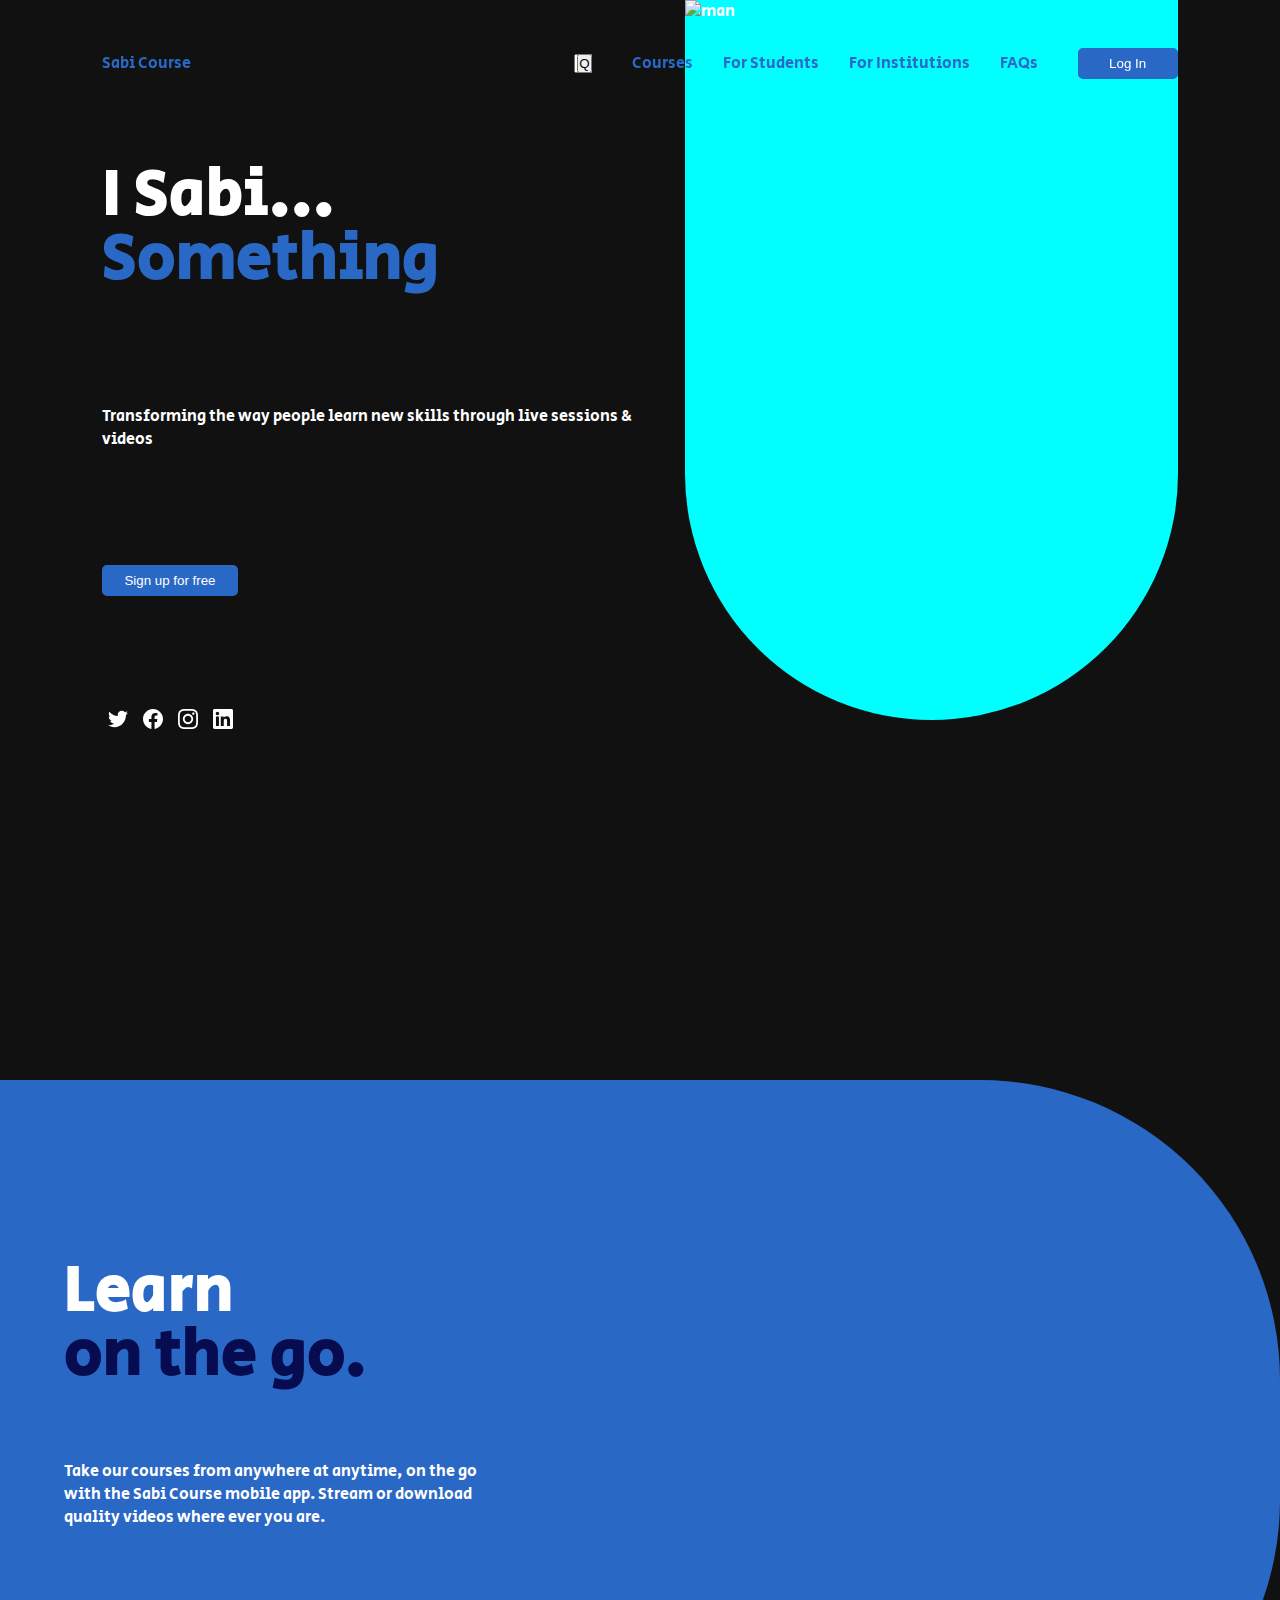
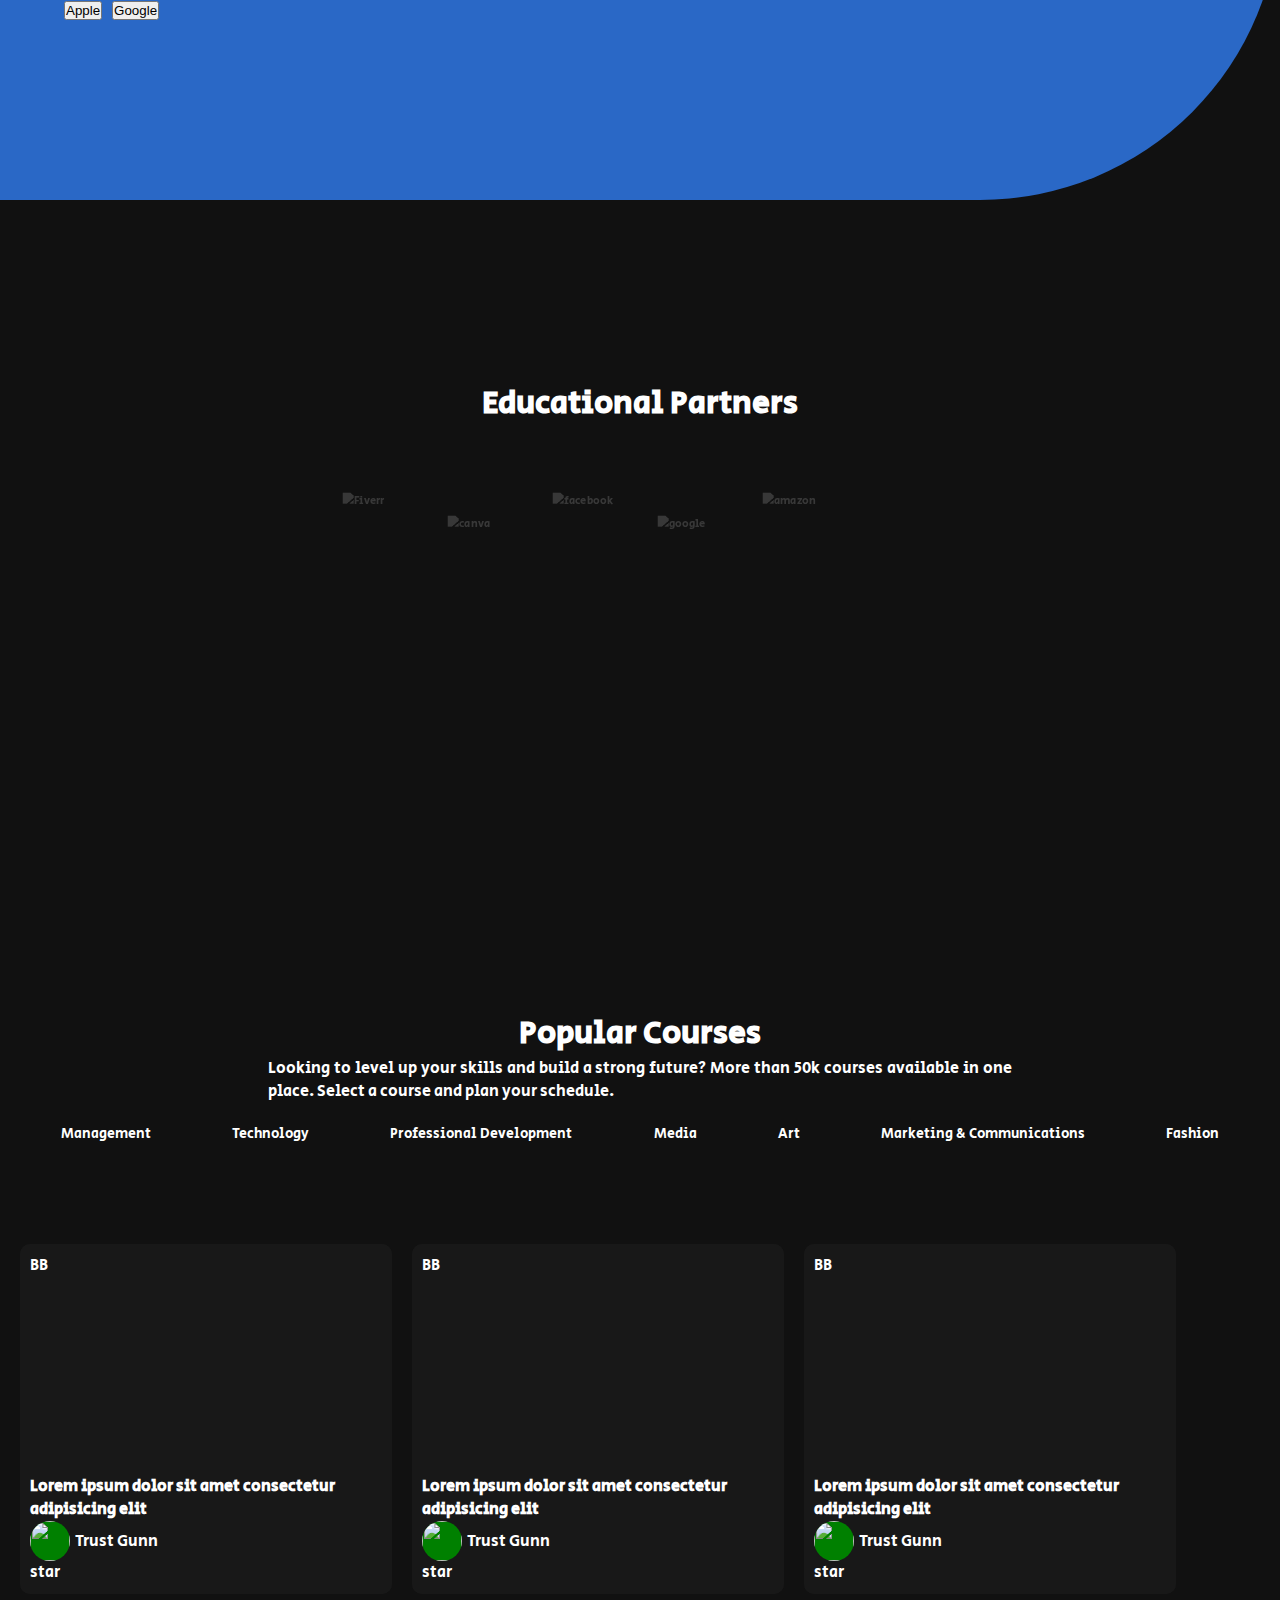
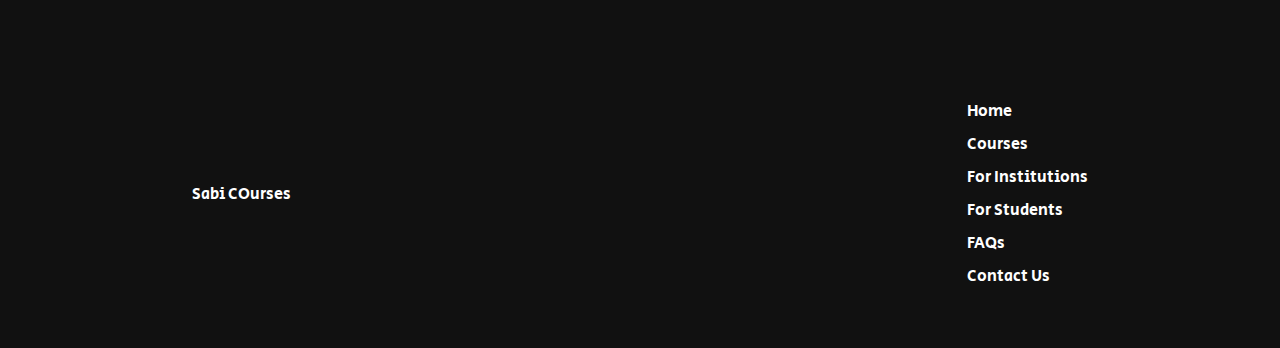
==== index.html @ f5cfb822 "add more course cards" ====
<!DOCTYPE html>
<html lang="en">
<head>
    <meta charset="UTF-8">
    <meta http-equiv="X-UA-Compatible" content="IE=edge">
    <meta name="viewport" content="width=device-width, initial-scale=1.0">
    <title>Sabi Course</title>
    <link rel="preconnect" href="https://fonts.googleapis.com">
    <link rel="preconnect" href="https://fonts.gstatic.com" crossorigin>
    <link href="https://fonts.googleapis.com/css2?family=Poppins&family=Secular+One&display=swap" rel="stylesheet"> 
    <link rel="stylesheet" href="style.css">
</head>
<body>
    <header class="navbar">
        <div class="logo navbar__logo">Sabi Course</div>
        <nav>
            <div class="navbar__search">
                <input type="text">
                <button>Q</button>
            </div>
            <ul class="navbar__links">
                <li class="navbar__link">Courses</li>
                <li class="navbar__link">For Students</li>
                <li class="navbar__link">For Institutions</li>
                <li class="navbar__link">FAQs</li>
            </ul>
        
        <div class="navbar__btns">
            <button class="btn navbar__btn">Log In</button>
            
        </div>
        </nav>
    </header>
    <main>
        <section class="sect hero">
            <div class="hero__text">
                <h1>I Sabi...<br/> <span class="prim_colored">Something</span></h1>
                <p>
                    Transforming the way people learn new skills through live sessions & videos
                </p>
            
            <div class="hero__ctas">
                <button class="btn">
                    Sign up for free
                </button>
            </div>
        
            <div class="hero__social_ctas">
                <span><svg width="32px" height="32px" role="img" viewBox="0 0 24 24" fill="currentColor" color="#ffffff" xmlns="http://www.w3.org/2000/svg"><title>Twitter icon</title><path d="M23.954 4.569c-.885.389-1.83.654-2.825.775 1.014-.611 1.794-1.574 2.163-2.723-.951.555-2.005.959-3.127 1.184-.896-.959-2.173-1.559-3.591-1.559-2.717 0-4.92 2.203-4.92 4.917 0 .39.045.765.127 1.124C7.691 8.094 4.066 6.13 1.64 3.161c-.427.722-.666 1.561-.666 2.475 0 1.71.87 3.213 2.188 4.096-.807-.026-1.566-.248-2.228-.616v.061c0 2.385 1.693 4.374 3.946 4.827-.413.111-.849.171-1.296.171-.314 0-.615-.03-.916-.086.631 1.953 2.445 3.377 4.604 3.417-1.68 1.319-3.809 2.105-6.102 2.105-.39 0-.779-.023-1.17-.067 2.189 1.394 4.768 2.209 7.557 2.209 9.054 0 13.999-7.496 13.999-13.986 0-.209 0-.42-.015-.63.961-.689 1.8-1.56 2.46-2.548l-.047-.02z"></path></svg></span>
                <span><svg width="32px" height="32px" role="img" viewBox="0 0 24 24" fill="currentColor" color="#ffffff" xmlns="http://www.w3.org/2000/svg"><title>Facebook icon</title><path d="M23.9981 11.9991C23.9981 5.37216 18.626 0 11.9991 0C5.37216 0 0 5.37216 0 11.9991C0 17.9882 4.38789 22.9522 10.1242 23.8524V15.4676H7.07758V11.9991H10.1242V9.35553C10.1242 6.34826 11.9156 4.68714 14.6564 4.68714C15.9692 4.68714 17.3424 4.92149 17.3424 4.92149V7.87439H15.8294C14.3388 7.87439 13.8739 8.79933 13.8739 9.74824V11.9991H17.2018L16.6698 15.4676H13.8739V23.8524C19.6103 22.9522 23.9981 17.9882 23.9981 11.9991Z"></path></svg></span>
                <span><svg width="32px" height="32px" role="img" viewBox="0 0 24 24" fill="currentColor" color="#ffffff" xmlns="http://www.w3.org/2000/svg"><title>Instagram icon</title><path d="M12 0C8.74 0 8.333.015 7.053.072 5.775.132 4.905.333 4.14.63c-.789.306-1.459.717-2.126 1.384S.935 3.35.63 4.14C.333 4.905.131 5.775.072 7.053.012 8.333 0 8.74 0 12s.015 3.667.072 4.947c.06 1.277.261 2.148.558 2.913.306.788.717 1.459 1.384 2.126.667.666 1.336 1.079 2.126 1.384.766.296 1.636.499 2.913.558C8.333 23.988 8.74 24 12 24s3.667-.015 4.947-.072c1.277-.06 2.148-.262 2.913-.558.788-.306 1.459-.718 2.126-1.384.666-.667 1.079-1.335 1.384-2.126.296-.765.499-1.636.558-2.913.06-1.28.072-1.687.072-4.947s-.015-3.667-.072-4.947c-.06-1.277-.262-2.149-.558-2.913-.306-.789-.718-1.459-1.384-2.126C21.319 1.347 20.651.935 19.86.63c-.765-.297-1.636-.499-2.913-.558C15.667.012 15.26 0 12 0zm0 2.16c3.203 0 3.585.016 4.85.071 1.17.055 1.805.249 2.227.415.562.217.96.477 1.382.896.419.42.679.819.896 1.381.164.422.36 1.057.413 2.227.057 1.266.07 1.646.07 4.85s-.015 3.585-.074 4.85c-.061 1.17-.256 1.805-.421 2.227-.224.562-.479.96-.899 1.382-.419.419-.824.679-1.38.896-.42.164-1.065.36-2.235.413-1.274.057-1.649.07-4.859.07-3.211 0-3.586-.015-4.859-.074-1.171-.061-1.816-.256-2.236-.421-.569-.224-.96-.479-1.379-.899-.421-.419-.69-.824-.9-1.38-.165-.42-.359-1.065-.42-2.235-.045-1.26-.061-1.649-.061-4.844 0-3.196.016-3.586.061-4.861.061-1.17.255-1.814.42-2.234.21-.57.479-.96.9-1.381.419-.419.81-.689 1.379-.898.42-.166 1.051-.361 2.221-.421 1.275-.045 1.65-.06 4.859-.06l.045.03zm0 3.678c-3.405 0-6.162 2.76-6.162 6.162 0 3.405 2.76 6.162 6.162 6.162 3.405 0 6.162-2.76 6.162-6.162 0-3.405-2.76-6.162-6.162-6.162zM12 16c-2.21 0-4-1.79-4-4s1.79-4 4-4 4 1.79 4 4-1.79 4-4 4zm7.846-10.405c0 .795-.646 1.44-1.44 1.44-.795 0-1.44-.646-1.44-1.44 0-.794.646-1.439 1.44-1.439.793-.001 1.44.645 1.44 1.439z"></path></svg></span>
                <span><svg width="32px" height="32px" role="img" viewBox="0 0 24 24" fill="currentColor" color="#ffffff" xmlns="http://www.w3.org/2000/svg"><title>LinkedIn icon</title><path d="M20.447 20.452h-3.554v-5.569c0-1.328-.027-3.037-1.852-3.037-1.853 0-2.136 1.445-2.136 2.939v5.667H9.351V9h3.414v1.561h.046c.477-.9 1.637-1.85 3.37-1.85 3.601 0 4.267 2.37 4.267 5.455v6.286zM5.337 7.433c-1.144 0-2.063-.926-2.063-2.065 0-1.138.92-2.063 2.063-2.063 1.14 0 2.064.925 2.064 2.063 0 1.139-.925 2.065-2.064 2.065zm1.782 13.019H3.555V9h3.564v11.452zM22.225 0H1.771C.792 0 0 .774 0 1.729v20.542C0 23.227.792 24 1.771 24h20.451C23.2 24 24 23.227 24 22.271V1.729C24 .774 23.2 0 22.222 0h.003z"></path></svg></span>
            </div>
        </div>
        <div class="hero__image">
            <img src="./img/img1.jpg" alt="man">
        </div>
        </section>
        <section class="fl-row-c sect sect--prim">
            
            <div class="sect__text">
                <h2 class="sect__heading">Learn <br/> <span class="prim_colored--2">on the go.</span></h2>
                <p>
                    Take our courses from anywhere at anytime, 
                    on the go with the Sabi Course mobile app.
                    Stream or download quality videos where ever you are.
                </p>
                <div class="sect__ctas">
                    <button>Apple</button>
                    <button>Google</button>
                </div>
            </div>
            <div class="sect__image float--up">
                <img src="./img/phone.png" alt="" class="sect__img_bg--right ">
            </div>
            </section>

            <section class="sect fl-column-c">
                <h3 class="sect__heading">Educational Partners</h3>
       
            
            <div class="sect__details">
                <ul class="logos_list">
                    <li class="logo--big">
                        <img src="./img/fiverr.png" alt="Fiverr" class="logo__image">
                    </li>
                    
                    <li class="logo--big">
                        <img src="./img/facebook.png" alt="facebook" class="logo__image">
                    </li>
    
                    <li class="logo--big">
                        <img src="./img/Amazon.png" alt="amazon" class="logo__image">
                    </li>
                </ul>
                <ul class="logos_list">
                    <li class="logo--big">
                        <img src="./img/fiverr.png" alt="canva" class="logo__image">
                    </li>
    
                    <li class="logo--big">
                        <img src="./img/Google.png" alt="google" class="logo__image">
                    </li>
                </ul>
            </div>
        </section>
        <section class="sect fl-column-c">
            <h3 class="sect__heading">Popular Courses</h3>
            <p class="sect__desc">
                Looking to level up your skills and build a strong future? 
                More than 50k courses available in one place. 
                Select a course and plan your schedule.
            </p>
            <div>
                <div class="nav">
                    <ul>
                        <li>Management</li>
                        <li>Technology</li>
                        <li>Professional Development</li>
                        <li>Media</li>
                        <li>Art</li>
                        <li>Marketing & Communications</li>
                        <li>Fashion</li>
                    </ul>
                </div>
                
                <ul class="courses">
                   <li class="course">
                    <img src="./img/img3.jpg" alt="" class="course__bg">
                    <div class="course__top">
                        <p>BB</p>
                    </div>
                    <div class="course__text">
                        
                    <h6 class="course__title">
                        Lorem ipsum dolor sit amet consectetur adipisicing elit
                    </h6>
                    <div class="course__author_info">
                        <img src="./img/img2.jpg" alt="" class="course__author_pic">
                        <p class="course__author_name">Trust Gunn</p>
                    </div>
                    <div class="course__rating">
                        star
                    </div>
                    </div>
                   </li>
                   <li class="course">
                    <img src="./img/img3.jpg" alt="" class="course__bg">
                    <div class="course__top">
                        <p>BB</p>
                    </div>
                    <div class="course__text">
                        
                    <h6 class="course__title">
                        Lorem ipsum dolor sit amet consectetur adipisicing elit
                    </h6>
                    <div class="course__author_info">
                        <img src="./img/img2.jpg" alt="" class="course__author_pic">
                        <p class="course__author_name">Trust Gunn</p>
                    </div>
                    <div class="course__rating">
                        star
                    </div>
                    </div>
                   </li>
                   <li class="course">
                    <img src="./img/img3.jpg" alt="" class="course__bg">
                    <div class="course__top">
                        <p>BB</p>
                    </div>
                    <div class="course__text">
                        
                    <h6 class="course__title">
                        Lorem ipsum dolor sit amet consectetur adipisicing elit
                    </h6>
                    <div class="course__author_info">
                        <img src="./img/img2.jpg" alt="" class="course__author_pic">
                        <p class="course__author_name">Trust Gunn</p>
                    </div>
                    <div class="course__rating">
                        star
                    </div>
                    </div>
                   </li>
                  
                </ul>
                
            </div>
        </section>
    
    </main>
    <footer>
        <div class="logo--big">
            <p>Sabi COurses</p>
        </div>
        <ul>
            <li>Home</li>
            <li>Courses</li>
            <li>For Institutions</li>
            <li>For Students</li>
            <li>FAQs</li>
            <li>Contact Us</li>
        </ul>
        
    
    </footer>
</body>
</html>
---- style.css ----
*, *::after, *::before {
  padding: 0;
  margin: 0;
  -webkit-box-sizing: border-box;
          box-sizing: border-box;
}

body {
  font-family: 'Poppins', sans-serif;
  font-family: 'Secular One', sans-serif;
  color: #fff;
  background-color: #111;
  width: 100vw;
}

h1 {
  font-size: 4em;
  line-height: 1em;
}

h2 {
  font-size: 4em;
  line-height: 1em;
}

h3 {
  font-size: 2em;
}

h4 {
  font-size: 1.5em;
}

h5 {
  font-size: 1.2em;
}

h6 {
  font-size: 1em;
}

.prim_colored {
  color: #2a68c6;
}

.prim_colored--2 {
  color: #070c50;
}

.fl-row-c {
  display: -webkit-box;
  display: -ms-flexbox;
  display: flex;
  -webkit-box-align: center;
      -ms-flex-align: center;
          align-items: center;
}

.fl-column-c {
  display: -webkit-box;
  display: -ms-flexbox;
  display: flex;
  -webkit-box-align: center;
      -ms-flex-align: center;
          align-items: center;
  -webkit-box-orient: vertical;
  -webkit-box-direction: normal;
      -ms-flex-direction: column;
          flex-direction: column;
}

.navbar {
  position: fixed;
  width: 100%;
  top: 0;
  color: #2a68c6;
  background-color: transparent;
  display: -webkit-box;
  display: -ms-flexbox;
  display: flex;
  -webkit-box-pack: justify;
      -ms-flex-pack: justify;
          justify-content: space-between;
  -webkit-box-align: center;
      -ms-flex-align: center;
          align-items: center;
  padding: 0 8%;
  height: 14vh;
  z-index: 10;
}

.navbar nav {
  display: -webkit-box;
  display: -ms-flexbox;
  display: flex;
  -webkit-box-align: center;
      -ms-flex-align: center;
          align-items: center;
  gap: 40px;
}

.navbar__search {
  overflow: hidden;
}

.navbar__search input {
  position: relative;
  -webkit-transition: 700ms;
  transition: 700ms;
  z-index: 0;
}

.navbar__search button {
  position: relative;
  z-index: 2;
}

.navbar__search:hover input {
  -webkit-transform: translate(0);
          transform: translate(0);
}

.navbar__search input {
  -webkit-transform: translate(100%);
          transform: translate(100%);
}

.navbar__links {
  display: -webkit-box;
  display: -ms-flexbox;
  display: flex;
  list-style: none;
  cursor: pointer;
  gap: 30px;
}

.navbar --small {
  height: 8vh;
  background-color: #777777;
}

.sect {
  position: relative;
  min-height: 70vh;
  padding: 0 20px;
}

.sect__heading {
  margin: 0;
}

.sect__text {
  width: 38%;
  display: -webkit-box;
  display: -ms-flexbox;
  display: flex;
  -webkit-box-pack: justify;
      -ms-flex-pack: justify;
          justify-content: space-between;
  -webkit-box-orient: vertical;
  -webkit-box-direction: normal;
      -ms-flex-direction: column;
          flex-direction: column;
  gap: 15px;
  height: 40vh;
}

.sect__image {
  width: 600px;
  height: 400px;
}

.sect__desc {
  text-align: justify;
  width: 60%;
}

.sect__details {
  margin: 5% 0;
}

.sect__ctas {
  display: -webkit-box;
  display: -ms-flexbox;
  display: flex;
  gap: 10px;
}

.sect--prim {
  margin: 20vh 0;
  padding: 5%;
  min-height: 80vh;
  border-radius: 0 300px 300px 0;
  background-color: #2a68c6;
}

.hero {
  display: -webkit-box;
  display: -ms-flexbox;
  display: flex;
  background-blend-mode: overlay;
  color: white;
  padding: 0 8%;
  height: 100vh;
  gap: 3em;
  position: relative;
}

.hero__text {
  display: -webkit-box;
  display: -ms-flexbox;
  display: flex;
  -webkit-box-orient: vertical;
  -webkit-box-direction: normal;
      -ms-flex-direction: column;
          flex-direction: column;
  -ms-flex-pack: distribute;
      justify-content: space-around;
  padding: 10% 0;
}

.hero__image {
  background-color: aqua;
  height: 80vh;
  border-radius: 0 0 500px 500px;
  width: 50%;
  overflow: hidden;
}

.hero__image img {
  height: 100%;
}

.hero__img_bg--right {
  width: 100%;
  position: relative;
  top: -160px;
}

.hero__social_ctas svg {
  height: 20px;
}

.btn {
  background: none;
  color: #fff;
  padding: 6px 20px;
  min-width: 100px;
  border-radius: 5px;
  border: 2px solid #2a68c6;
  background-color: #2a68c6;
  -webkit-transition: 500ms cubic-bezier(0.215, 0.61, 0.355, 1);
  transition: 500ms cubic-bezier(0.215, 0.61, 0.355, 1);
}

.btn:hover {
  background-color: #fff;
  border: 2px solid #fff;
  color: #000;
}

.card1 {
  padding: 20px;
  display: -webkit-box;
  display: -ms-flexbox;
  display: flex;
  -webkit-box-orient: vertical;
  -webkit-box-direction: normal;
      -ms-flex-direction: column;
          flex-direction: column;
  -webkit-box-align: center;
      -ms-flex-align: center;
          align-items: center;
  -webkit-box-pack: space-evenly;
      -ms-flex-pack: space-evenly;
          justify-content: space-evenly;
  margin: 5px;
  background-color: #070c50;
}

.logos_list {
  display: -webkit-box;
  display: -ms-flexbox;
  display: flex;
  gap: 50px;
  -webkit-box-align: center;
      -ms-flex-align: center;
          align-items: center;
  -webkit-box-pack: center;
      -ms-flex-pack: center;
          justify-content: center;
  -webkit-transform: scale(0.7);
          transform: scale(0.7);
}

.logo {
  width: 100px;
}

.logo--big {
  width: 250px;
  list-style: none;
}

.logo__image {
  width: 100%;
  -webkit-filter: grayscale(100%) brightness(1097%) contrast(0%) opacity(36%);
          filter: grayscale(100%) brightness(1097%) contrast(0%) opacity(36%);
}

.nav {
  padding: 20px 0;
  width: 100%;
  text-align: center;
  display: -webkit-box;
  display: -ms-flexbox;
  display: flex;
  -webkit-box-align: center;
      -ms-flex-align: center;
          align-items: center;
  -webkit-box-pack: center;
      -ms-flex-pack: center;
          justify-content: center;
}

.nav ul {
  display: -webkit-box;
  display: -ms-flexbox;
  display: flex;
  -webkit-box-pack: space-evenly;
      -ms-flex-pack: space-evenly;
          justify-content: space-evenly;
  font-size: 0.9em;
  width: 120%;
  gap: 40px;
  list-style: none;
  text-align: center;
}

.nav ul li {
  cursor: pointer;
}

.courses {
  margin-top: 80px;
  display: -webkit-box;
  display: -ms-flexbox;
  display: flex;
  gap: 20px;
}

.course {
  position: relative;
  height: 350px;
  width: 30%;
  border-radius: 10px;
  background-color: #222;
  display: -webkit-box;
  display: -ms-flexbox;
  display: flex;
  -webkit-box-orient: vertical;
  -webkit-box-direction: normal;
      -ms-flex-direction: column;
          flex-direction: column;
  -webkit-transition: 500ms;
  transition: 500ms;
  overflow: hidden;
}

.course__bg {
  height: 100%;
  position: absolute;
  top: 0;
  z-index: 0;
}

.course__top {
  -webkit-box-flex: 20;
      -ms-flex: 20;
          flex: 20;
  padding: 10px;
  position: relative;
  z-index: 0;
  background-color: #0004;
  -webkit-transition: background 500ms;
  transition: background 500ms;
}

.course__text {
  padding: 10px;
  display: -webkit-box;
  display: -ms-flexbox;
  display: flex;
  -webkit-box-orient: vertical;
  -webkit-box-direction: normal;
      -ms-flex-direction: column;
          flex-direction: column;
  -webkit-box-pack: end;
      -ms-flex-pack: end;
          justify-content: flex-end;
  -webkit-box-flex: 2;
      -ms-flex: 2;
          flex: 2;
  position: relative;
  z-index: 0;
  background-color: #0004;
  -webkit-transition: background 500ms;
  transition: background 500ms;
}

.course__author_info {
  display: -webkit-box;
  display: -ms-flexbox;
  display: flex;
  -webkit-box-align: center;
      -ms-flex-align: center;
          align-items: center;
  gap: 5px;
}

.course__author_pic {
  width: 40px;
  height: 40px;
  border-radius: 100px;
  background-color: green;
}

.course__author_pic img {
  width: 100%;
}

.course:hover {
  -webkit-transform: translateY(-20px);
          transform: translateY(-20px);
}

.course:hover .course__top {
  background-color: #0009;
}

.course:hover .course__text {
  background-color: #0009;
}

footer {
  display: -webkit-box;
  display: -ms-flexbox;
  display: flex;
  -webkit-box-pack: justify;
      -ms-flex-pack: justify;
          justify-content: space-between;
  -webkit-box-align: center;
      -ms-flex-align: center;
          align-items: center;
  padding: 60px 15%;
}

footer ul {
  list-style: none;
  display: -webkit-box;
  display: -ms-flexbox;
  display: flex;
  -webkit-box-orient: vertical;
  -webkit-box-direction: normal;
      -ms-flex-direction: column;
          flex-direction: column;
  gap: 10px;
}

footer ul li {
  cursor: pointer;
}

.float--up {
  -webkit-transition: 800ms;
  transition: 800ms;
}

.float--up:hover {
  -webkit-transform: translateY(-20px);
          transform: translateY(-20px);
}

.float--up:hover img {
  -webkit-animation: hover 800ms infinite alternate;
          animation: hover 800ms infinite alternate;
}

@-webkit-keyframes hover {
  to {
    -webkit-transform: translateY(-20px);
            transform: translateY(-20px);
  }
  from {
    -webkit-transform: translateY(0px);
            transform: translateY(0px);
  }
}

@keyframes hover {
  to {
    -webkit-transform: translateY(-20px);
            transform: translateY(-20px);
  }
  from {
    -webkit-transform: translateY(0px);
            transform: translateY(0px);
  }
}

@media screen and (max-width: 768px) {
  h1 {
    font-size: 4em;
    line-height: 1em;
  }
  h2 {
    font-size: 4em;
    line-height: 1em;
  }
  .navbar {
    position: relative;
    padding: 0 8%;
    height: 10vh;
    z-index: 10;
  }
  .navbar:hover nav {
    -webkit-transform: scaleY(1);
            transform: scaleY(1);
  }
  .navbar nav {
    -webkit-transition: 500ms;
    transition: 500ms;
    -webkit-transform: scaleY(0);
            transform: scaleY(0);
    -webkit-transform-origin: top;
            transform-origin: top;
    position: absolute;
    height: 100vh;
    width: 100vw;
    background: #2a68c6;
    top: 0;
    left: 0;
    display: -webkit-box;
    display: -ms-flexbox;
    display: flex;
    -webkit-box-orient: vertical;
    -webkit-box-direction: normal;
        -ms-flex-direction: column;
            flex-direction: column;
    -webkit-box-pack: center;
        -ms-flex-pack: center;
            justify-content: center;
    color: #fff;
  }
  .navbar__search {
    overflow: hidden;
  }
  .navbar__search input {
    -webkit-transform: translate(0%);
            transform: translate(0%);
  }
  .navbar__links {
    display: -webkit-box;
    display: -ms-flexbox;
    display: flex;
    list-style: none;
    cursor: pointer;
    gap: 30px;
    display: flex;
    -webkit-box-orient: vertical;
    -webkit-box-direction: normal;
        -ms-flex-direction: column;
            flex-direction: column;
    -webkit-box-pack: center;
        -ms-flex-pack: center;
            justify-content: center;
    -webkit-box-align: center;
        -ms-flex-align: center;
            align-items: center;
  }
  .navbar --small {
    height: 8vh;
    background-color: #777777;
  }
  .logo {
    width: 100px;
  }
  .logo--big {
    width: 150px;
    list-style: none;
  }
  .logo__image {
    width: 100%;
    -webkit-filter: grayscale(100%) brightness(1097%) contrast(0%) opacity(36%);
            filter: grayscale(100%) brightness(1097%) contrast(0%) opacity(36%);
  }
  .sect {
    position: relative;
    min-height: 40vh;
    padding: 20px 20px;
    max-width: 100vw;
    overflow: hidden;
  }
  .sect__heading {
    margin: 0;
  }
  .sect__text {
    width: 100%;
    display: -webkit-box;
    display: -ms-flexbox;
    display: flex;
    -webkit-box-pack: justify;
        -ms-flex-pack: justify;
            justify-content: space-between;
    -webkit-box-orient: vertical;
    -webkit-box-direction: normal;
        -ms-flex-direction: column;
            flex-direction: column;
    gap: 15px;
    height: 40vh;
  }
  .sect__image {
    margin-top: 10px;
    width: 300px;
    height: auto;
  }
  .sect__img_bg--right {
    width: 100%;
    position: relative;
    top: 10px;
  }
  .sect__desc {
    text-align: justify;
    width: 100%;
  }
  .sect__details {
    margin: 5% 0;
  }
  .sect--prim {
    display: -webkit-box;
    display: -ms-flexbox;
    display: flex;
    -webkit-box-orient: vertical;
    -webkit-box-direction: normal;
        -ms-flex-direction: column;
            flex-direction: column;
    margin: 0;
    padding: 5%;
    min-height: 80vh;
    border-radius: 0;
    background: #2a68c6;
    background-blend-mode: darken;
    background-size: 100%;
  }
  .hero {
    display: -webkit-box;
    display: -ms-flexbox;
    display: flex;
    background-blend-mode: overlay;
    color: white;
    padding: 0 3%;
    height: 100vh;
    gap: 3em;
    position: relative;
    background: url("./img/img1.jpg") scroll #0009;
    background-size: cover;
  }
  .hero__text {
    display: -webkit-box;
    display: -ms-flexbox;
    display: flex;
    -webkit-box-orient: vertical;
    -webkit-box-direction: normal;
        -ms-flex-direction: column;
            flex-direction: column;
    -ms-flex-pack: distribute;
        justify-content: space-around;
    padding: 40% 0;
  }
  .hero__image {
    display: none;
    background-color: aqua;
    height: 80vh;
    border-radius: 0 0 500px 500px;
    width: 50%;
    overflow: hidden;
  }
  .hero__image img {
    height: 100%;
  }
  .nav {
    display: none;
  }
  .nav ul {
    display: -webkit-box;
    display: -ms-flexbox;
    display: flex;
    -webkit-box-pack: space-evenly;
        -ms-flex-pack: space-evenly;
            justify-content: space-evenly;
    font-size: 0.7em;
    width: 120%;
    gap: 40px;
    list-style: none;
    text-align: center;
  }
  .nav ul li {
    cursor: pointer;
  }
  .courses {
    margin-top: 80px;
    margin-left: 0px;
  }
  .course {
    position: relative;
    height: 350px;
    width: 16em;
    display: -webkit-box;
    display: -ms-flexbox;
    display: flex;
    -webkit-box-orient: vertical;
    -webkit-box-direction: normal;
        -ms-flex-direction: column;
            flex-direction: column;
    -webkit-transition: 500ms;
    transition: 500ms;
    overflow: hidden;
  }
  .course__bg {
    height: 100%;
    position: absolute;
    top: 0;
    z-index: 0;
  }
  .course__top {
    -webkit-box-flex: 20;
        -ms-flex: 20;
            flex: 20;
    padding: 10px;
    position: relative;
    z-index: 0;
    background-color: #0004;
    -webkit-transition: background 500ms;
    transition: background 500ms;
  }
  .course__text {
    padding: 10px;
    display: -webkit-box;
    display: -ms-flexbox;
    display: flex;
    -webkit-box-orient: vertical;
    -webkit-box-direction: normal;
        -ms-flex-direction: column;
            flex-direction: column;
    -webkit-box-pack: end;
        -ms-flex-pack: end;
            justify-content: flex-end;
    -webkit-box-flex: 2;
        -ms-flex: 2;
            flex: 2;
    position: relative;
    z-index: 0;
    background-color: #0004;
    -webkit-transition: background 500ms;
    transition: background 500ms;
  }
  .course__author_info {
    display: -webkit-box;
    display: -ms-flexbox;
    display: flex;
    -webkit-box-align: center;
        -ms-flex-align: center;
            align-items: center;
    gap: 5px;
  }
  .course__author_pic {
    width: 40px;
    height: 40px;
    border-radius: 100px;
    background-color: green;
  }
  .course__author_pic img {
    width: 100%;
  }
  .course:hover {
    -webkit-transform: translateY(-20px);
            transform: translateY(-20px);
  }
  .course:hover .course__top {
    background-color: #0009;
  }
  .course:hover .course__text {
    background-color: #0009;
  }
  footer {
    display: none;
  }
}
/*# sourceMappingURL=style.css.map */
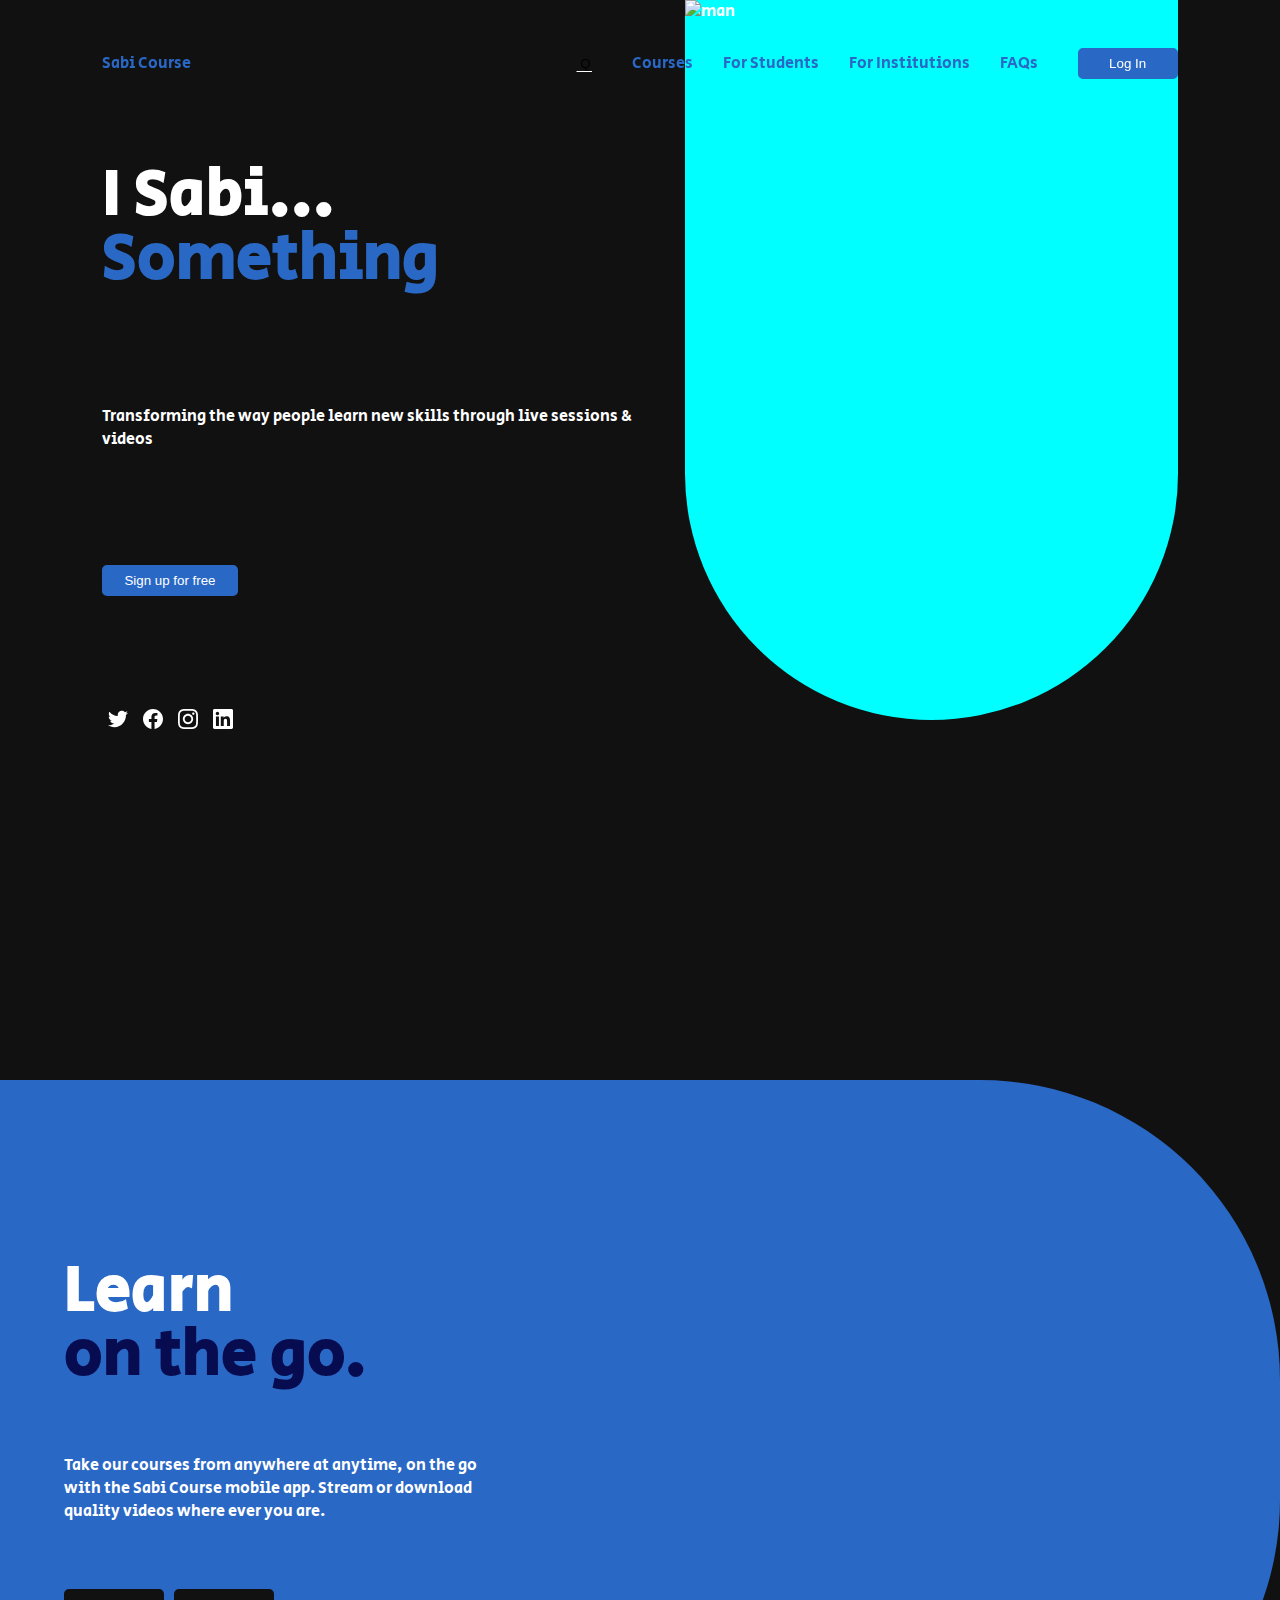
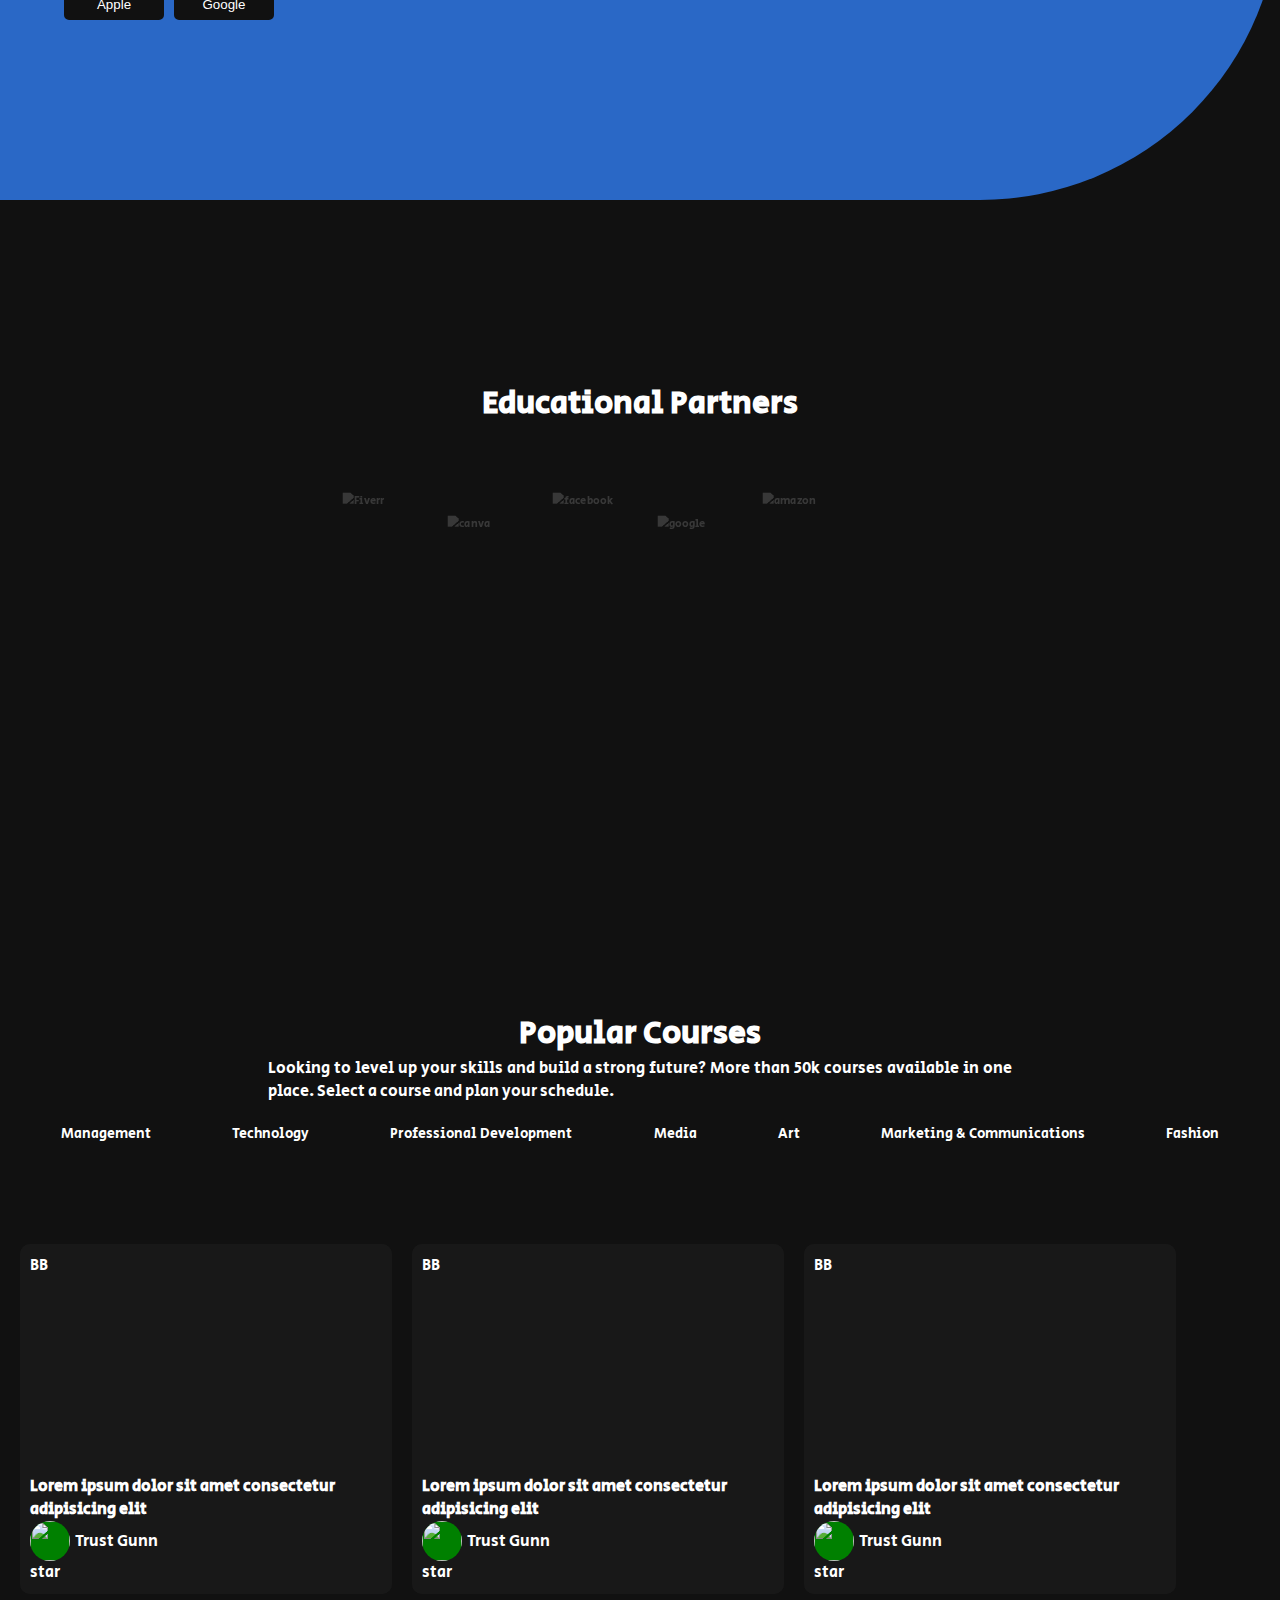
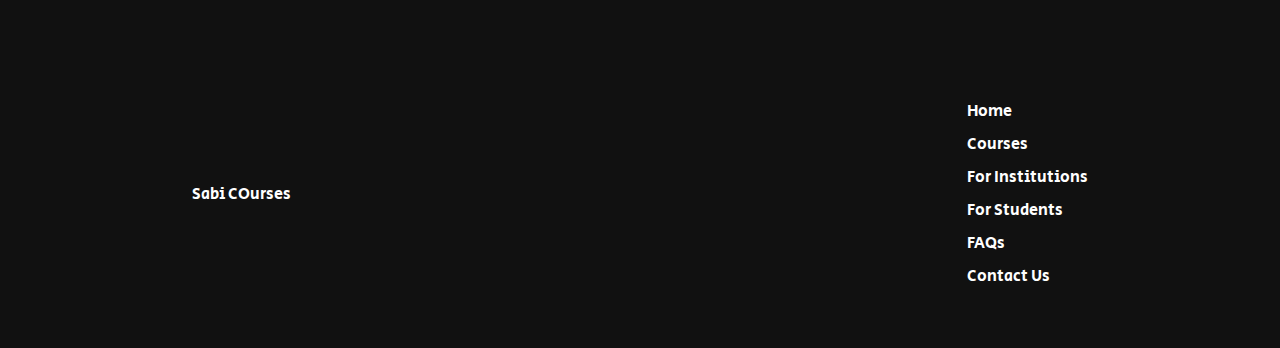
==== commit 89b9ddf1: "feat: add js" ====
--- a/index.html
+++ b/index.html
@@ -1,208 +1,263 @@
 <!DOCTYPE html>
 <html lang="en">
-<head>
-    <meta charset="UTF-8">
-    <meta http-equiv="X-UA-Compatible" content="IE=edge">
-    <meta name="viewport" content="width=device-width, initial-scale=1.0">
+  <head>
+    <meta charset="UTF-8" />
+    <meta http-equiv="X-UA-Compatible" content="IE=edge" />
+    <meta name="viewport" content="width=device-width, initial-scale=1.0" />
     <title>Sabi Course</title>
-    <link rel="preconnect" href="https://fonts.googleapis.com">
-    <link rel="preconnect" href="https://fonts.gstatic.com" crossorigin>
-    <link href="https://fonts.googleapis.com/css2?family=Poppins&family=Secular+One&display=swap" rel="stylesheet"> 
-    <link rel="stylesheet" href="style.css">
-</head>
-<body>
+    <link rel="preconnect" href="https://fonts.googleapis.com" />
+    <link rel="preconnect" href="https://fonts.gstatic.com" crossorigin />
+    <link
+      href="https://fonts.googleapis.com/css2?family=Poppins&family=Secular+One&display=swap"
+      rel="stylesheet"
+    />
+    <link rel="stylesheet" href="style.css" />
+  </head>
+  <body>
     <header class="navbar">
-        <div class="logo navbar__logo">Sabi Course</div>
-        <nav>
-            <div class="navbar__search">
-                <input type="text">
-                <button>Q</button>
-            </div>
-            <ul class="navbar__links">
-                <li class="navbar__link">Courses</li>
-                <li class="navbar__link">For Students</li>
-                <li class="navbar__link">For Institutions</li>
-                <li class="navbar__link">FAQs</li>
-            </ul>
-        
+      <div class="logo navbar__logo">Sabi Course</div>
+      <nav>
+        <div class="navbar__search">
+          <input type="text" />
+          <button>Q</button>
+        </div>
+        <ul class="navbar__links">
+          <li class="navbar__link">Courses</li>
+          <li class="navbar__link">For Students</li>
+          <li class="navbar__link">For Institutions</li>
+          <li class="navbar__link">FAQs</li>
+        </ul>
+
         <div class="navbar__btns">
-            <button class="btn navbar__btn">Log In</button>
-            
-        </div>
-        </nav>
+          <button class="btn navbar__btn">Log In</button>
+        </div>
+      </nav>
+      <button class=" btn--trans navbar__ham">
+        <span></span><span></span><span></span>
+      </button>
     </header>
     <main>
-        <section class="sect hero">
-            <div class="hero__text">
-                <h1>I Sabi...<br/> <span class="prim_colored">Something</span></h1>
-                <p>
-                    Transforming the way people learn new skills through live sessions & videos
-                </p>
-            
-            <div class="hero__ctas">
-                <button class="btn">
-                    Sign up for free
-                </button>
-            </div>
-        
-            <div class="hero__social_ctas">
-                <span><svg width="32px" height="32px" role="img" viewBox="0 0 24 24" fill="currentColor" color="#ffffff" xmlns="http://www.w3.org/2000/svg"><title>Twitter icon</title><path d="M23.954 4.569c-.885.389-1.83.654-2.825.775 1.014-.611 1.794-1.574 2.163-2.723-.951.555-2.005.959-3.127 1.184-.896-.959-2.173-1.559-3.591-1.559-2.717 0-4.92 2.203-4.92 4.917 0 .39.045.765.127 1.124C7.691 8.094 4.066 6.13 1.64 3.161c-.427.722-.666 1.561-.666 2.475 0 1.71.87 3.213 2.188 4.096-.807-.026-1.566-.248-2.228-.616v.061c0 2.385 1.693 4.374 3.946 4.827-.413.111-.849.171-1.296.171-.314 0-.615-.03-.916-.086.631 1.953 2.445 3.377 4.604 3.417-1.68 1.319-3.809 2.105-6.102 2.105-.39 0-.779-.023-1.17-.067 2.189 1.394 4.768 2.209 7.557 2.209 9.054 0 13.999-7.496 13.999-13.986 0-.209 0-.42-.015-.63.961-.689 1.8-1.56 2.46-2.548l-.047-.02z"></path></svg></span>
-                <span><svg width="32px" height="32px" role="img" viewBox="0 0 24 24" fill="currentColor" color="#ffffff" xmlns="http://www.w3.org/2000/svg"><title>Facebook icon</title><path d="M23.9981 11.9991C23.9981 5.37216 18.626 0 11.9991 0C5.37216 0 0 5.37216 0 11.9991C0 17.9882 4.38789 22.9522 10.1242 23.8524V15.4676H7.07758V11.9991H10.1242V9.35553C10.1242 6.34826 11.9156 4.68714 14.6564 4.68714C15.9692 4.68714 17.3424 4.92149 17.3424 4.92149V7.87439H15.8294C14.3388 7.87439 13.8739 8.79933 13.8739 9.74824V11.9991H17.2018L16.6698 15.4676H13.8739V23.8524C19.6103 22.9522 23.9981 17.9882 23.9981 11.9991Z"></path></svg></span>
-                <span><svg width="32px" height="32px" role="img" viewBox="0 0 24 24" fill="currentColor" color="#ffffff" xmlns="http://www.w3.org/2000/svg"><title>Instagram icon</title><path d="M12 0C8.74 0 8.333.015 7.053.072 5.775.132 4.905.333 4.14.63c-.789.306-1.459.717-2.126 1.384S.935 3.35.63 4.14C.333 4.905.131 5.775.072 7.053.012 8.333 0 8.74 0 12s.015 3.667.072 4.947c.06 1.277.261 2.148.558 2.913.306.788.717 1.459 1.384 2.126.667.666 1.336 1.079 2.126 1.384.766.296 1.636.499 2.913.558C8.333 23.988 8.74 24 12 24s3.667-.015 4.947-.072c1.277-.06 2.148-.262 2.913-.558.788-.306 1.459-.718 2.126-1.384.666-.667 1.079-1.335 1.384-2.126.296-.765.499-1.636.558-2.913.06-1.28.072-1.687.072-4.947s-.015-3.667-.072-4.947c-.06-1.277-.262-2.149-.558-2.913-.306-.789-.718-1.459-1.384-2.126C21.319 1.347 20.651.935 19.86.63c-.765-.297-1.636-.499-2.913-.558C15.667.012 15.26 0 12 0zm0 2.16c3.203 0 3.585.016 4.85.071 1.17.055 1.805.249 2.227.415.562.217.96.477 1.382.896.419.42.679.819.896 1.381.164.422.36 1.057.413 2.227.057 1.266.07 1.646.07 4.85s-.015 3.585-.074 4.85c-.061 1.17-.256 1.805-.421 2.227-.224.562-.479.96-.899 1.382-.419.419-.824.679-1.38.896-.42.164-1.065.36-2.235.413-1.274.057-1.649.07-4.859.07-3.211 0-3.586-.015-4.859-.074-1.171-.061-1.816-.256-2.236-.421-.569-.224-.96-.479-1.379-.899-.421-.419-.69-.824-.9-1.38-.165-.42-.359-1.065-.42-2.235-.045-1.26-.061-1.649-.061-4.844 0-3.196.016-3.586.061-4.861.061-1.17.255-1.814.42-2.234.21-.57.479-.96.9-1.381.419-.419.81-.689 1.379-.898.42-.166 1.051-.361 2.221-.421 1.275-.045 1.65-.06 4.859-.06l.045.03zm0 3.678c-3.405 0-6.162 2.76-6.162 6.162 0 3.405 2.76 6.162 6.162 6.162 3.405 0 6.162-2.76 6.162-6.162 0-3.405-2.76-6.162-6.162-6.162zM12 16c-2.21 0-4-1.79-4-4s1.79-4 4-4 4 1.79 4 4-1.79 4-4 4zm7.846-10.405c0 .795-.646 1.44-1.44 1.44-.795 0-1.44-.646-1.44-1.44 0-.794.646-1.439 1.44-1.439.793-.001 1.44.645 1.44 1.439z"></path></svg></span>
-                <span><svg width="32px" height="32px" role="img" viewBox="0 0 24 24" fill="currentColor" color="#ffffff" xmlns="http://www.w3.org/2000/svg"><title>LinkedIn icon</title><path d="M20.447 20.452h-3.554v-5.569c0-1.328-.027-3.037-1.852-3.037-1.853 0-2.136 1.445-2.136 2.939v5.667H9.351V9h3.414v1.561h.046c.477-.9 1.637-1.85 3.37-1.85 3.601 0 4.267 2.37 4.267 5.455v6.286zM5.337 7.433c-1.144 0-2.063-.926-2.063-2.065 0-1.138.92-2.063 2.063-2.063 1.14 0 2.064.925 2.064 2.063 0 1.139-.925 2.065-2.064 2.065zm1.782 13.019H3.555V9h3.564v11.452zM22.225 0H1.771C.792 0 0 .774 0 1.729v20.542C0 23.227.792 24 1.771 24h20.451C23.2 24 24 23.227 24 22.271V1.729C24 .774 23.2 0 22.222 0h.003z"></path></svg></span>
-            </div>
+      <section class="sect hero">
+        <div class="hero__text">
+          <h1>
+            I Sabi...<br />
+            <span class="prim_colored">Something</span>
+          </h1>
+          <p>
+            Transforming the way people learn new skills through live sessions &
+            videos
+          </p>
+
+          <div class="hero__ctas">
+            <button class="btn">Sign up for free</button>
+          </div>
+
+          <div class="hero__social_ctas">
+            <span
+              ><svg
+                width="32px"
+                height="32px"
+                role="img"
+                viewBox="0 0 24 24"
+                fill="currentColor"
+                color="#ffffff"
+                xmlns="http://www.w3.org/2000/svg"
+              >
+                <title>Twitter icon</title>
+                <path
+                  d="M23.954 4.569c-.885.389-1.83.654-2.825.775 1.014-.611 1.794-1.574 2.163-2.723-.951.555-2.005.959-3.127 1.184-.896-.959-2.173-1.559-3.591-1.559-2.717 0-4.92 2.203-4.92 4.917 0 .39.045.765.127 1.124C7.691 8.094 4.066 6.13 1.64 3.161c-.427.722-.666 1.561-.666 2.475 0 1.71.87 3.213 2.188 4.096-.807-.026-1.566-.248-2.228-.616v.061c0 2.385 1.693 4.374 3.946 4.827-.413.111-.849.171-1.296.171-.314 0-.615-.03-.916-.086.631 1.953 2.445 3.377 4.604 3.417-1.68 1.319-3.809 2.105-6.102 2.105-.39 0-.779-.023-1.17-.067 2.189 1.394 4.768 2.209 7.557 2.209 9.054 0 13.999-7.496 13.999-13.986 0-.209 0-.42-.015-.63.961-.689 1.8-1.56 2.46-2.548l-.047-.02z"
+                ></path></svg
+            ></span>
+            <span
+              ><svg
+                width="32px"
+                height="32px"
+                role="img"
+                viewBox="0 0 24 24"
+                fill="currentColor"
+                color="#ffffff"
+                xmlns="http://www.w3.org/2000/svg"
+              >
+                <title>Facebook icon</title>
+                <path
+                  d="M23.9981 11.9991C23.9981 5.37216 18.626 0 11.9991 0C5.37216 0 0 5.37216 0 11.9991C0 17.9882 4.38789 22.9522 10.1242 23.8524V15.4676H7.07758V11.9991H10.1242V9.35553C10.1242 6.34826 11.9156 4.68714 14.6564 4.68714C15.9692 4.68714 17.3424 4.92149 17.3424 4.92149V7.87439H15.8294C14.3388 7.87439 13.8739 8.79933 13.8739 9.74824V11.9991H17.2018L16.6698 15.4676H13.8739V23.8524C19.6103 22.9522 23.9981 17.9882 23.9981 11.9991Z"
+                ></path></svg
+            ></span>
+            <span
+              ><svg
+                width="32px"
+                height="32px"
+                role="img"
+                viewBox="0 0 24 24"
+                fill="currentColor"
+                color="#ffffff"
+                xmlns="http://www.w3.org/2000/svg"
+              >
+                <title>Instagram icon</title>
+                <path
+                  d="M12 0C8.74 0 8.333.015 7.053.072 5.775.132 4.905.333 4.14.63c-.789.306-1.459.717-2.126 1.384S.935 3.35.63 4.14C.333 4.905.131 5.775.072 7.053.012 8.333 0 8.74 0 12s.015 3.667.072 4.947c.06 1.277.261 2.148.558 2.913.306.788.717 1.459 1.384 2.126.667.666 1.336 1.079 2.126 1.384.766.296 1.636.499 2.913.558C8.333 23.988 8.74 24 12 24s3.667-.015 4.947-.072c1.277-.06 2.148-.262 2.913-.558.788-.306 1.459-.718 2.126-1.384.666-.667 1.079-1.335 1.384-2.126.296-.765.499-1.636.558-2.913.06-1.28.072-1.687.072-4.947s-.015-3.667-.072-4.947c-.06-1.277-.262-2.149-.558-2.913-.306-.789-.718-1.459-1.384-2.126C21.319 1.347 20.651.935 19.86.63c-.765-.297-1.636-.499-2.913-.558C15.667.012 15.26 0 12 0zm0 2.16c3.203 0 3.585.016 4.85.071 1.17.055 1.805.249 2.227.415.562.217.96.477 1.382.896.419.42.679.819.896 1.381.164.422.36 1.057.413 2.227.057 1.266.07 1.646.07 4.85s-.015 3.585-.074 4.85c-.061 1.17-.256 1.805-.421 2.227-.224.562-.479.96-.899 1.382-.419.419-.824.679-1.38.896-.42.164-1.065.36-2.235.413-1.274.057-1.649.07-4.859.07-3.211 0-3.586-.015-4.859-.074-1.171-.061-1.816-.256-2.236-.421-.569-.224-.96-.479-1.379-.899-.421-.419-.69-.824-.9-1.38-.165-.42-.359-1.065-.42-2.235-.045-1.26-.061-1.649-.061-4.844 0-3.196.016-3.586.061-4.861.061-1.17.255-1.814.42-2.234.21-.57.479-.96.9-1.381.419-.419.81-.689 1.379-.898.42-.166 1.051-.361 2.221-.421 1.275-.045 1.65-.06 4.859-.06l.045.03zm0 3.678c-3.405 0-6.162 2.76-6.162 6.162 0 3.405 2.76 6.162 6.162 6.162 3.405 0 6.162-2.76 6.162-6.162 0-3.405-2.76-6.162-6.162-6.162zM12 16c-2.21 0-4-1.79-4-4s1.79-4 4-4 4 1.79 4 4-1.79 4-4 4zm7.846-10.405c0 .795-.646 1.44-1.44 1.44-.795 0-1.44-.646-1.44-1.44 0-.794.646-1.439 1.44-1.439.793-.001 1.44.645 1.44 1.439z"
+                ></path></svg
+            ></span>
+            <span
+              ><svg
+                width="32px"
+                height="32px"
+                role="img"
+                viewBox="0 0 24 24"
+                fill="currentColor"
+                color="#ffffff"
+                xmlns="http://www.w3.org/2000/svg"
+              >
+                <title>LinkedIn icon</title>
+                <path
+                  d="M20.447 20.452h-3.554v-5.569c0-1.328-.027-3.037-1.852-3.037-1.853 0-2.136 1.445-2.136 2.939v5.667H9.351V9h3.414v1.561h.046c.477-.9 1.637-1.85 3.37-1.85 3.601 0 4.267 2.37 4.267 5.455v6.286zM5.337 7.433c-1.144 0-2.063-.926-2.063-2.065 0-1.138.92-2.063 2.063-2.063 1.14 0 2.064.925 2.064 2.063 0 1.139-.925 2.065-2.064 2.065zm1.782 13.019H3.555V9h3.564v11.452zM22.225 0H1.771C.792 0 0 .774 0 1.729v20.542C0 23.227.792 24 1.771 24h20.451C23.2 24 24 23.227 24 22.271V1.729C24 .774 23.2 0 22.222 0h.003z"
+                ></path></svg
+            ></span>
+          </div>
         </div>
         <div class="hero__image">
-            <img src="./img/img1.jpg" alt="man">
-        </div>
-        </section>
-        <section class="fl-row-c sect sect--prim">
-            
-            <div class="sect__text">
-                <h2 class="sect__heading">Learn <br/> <span class="prim_colored--2">on the go.</span></h2>
-                <p>
-                    Take our courses from anywhere at anytime, 
-                    on the go with the Sabi Course mobile app.
-                    Stream or download quality videos where ever you are.
-                </p>
-                <div class="sect__ctas">
-                    <button>Apple</button>
-                    <button>Google</button>
+          <img src="./img/img1.jpg" alt="man" />
+        </div>
+      </section>
+      <section class="fl-row-c sect sect--prim">
+        <div class="sect__text">
+          <h2 class="sect__heading">
+            Learn <br />
+            <span class="prim_colored--2">on the go.</span>
+          </h2>
+          <p>
+            Take our courses from anywhere at anytime, on the go with the Sabi
+            Course mobile app. Stream or download quality videos where ever you
+            are.
+          </p>
+          <div class="sect__ctas">
+            <button class="btn btn--alt">Apple</button>
+            <button class="btn btn--alt">Google</button>
+          </div>
+        </div>
+        <div class="sect__image float--up">
+          <img src="./img/phone.png" alt="" class="sect__img_bg--right" />
+        </div>
+      </section>
+
+      <section class="sect fl-column-c">
+        <h3 class="sect__heading">Educational Partners</h3>
+
+        <div class="sect__details">
+          <ul class="logos_list">
+            <li class="logo--big">
+              <img src="./img/fiverr.png" alt="Fiverr" class="logo__image" />
+            </li>
+
+            <li class="logo--big">
+              <img
+                src="./img/facebook.png"
+                alt="facebook"
+                class="logo__image"
+              />
+            </li>
+
+            <li class="logo--big">
+              <img src="./img/Amazon.png" alt="amazon" class="logo__image" />
+            </li>
+          </ul>
+          <ul class="logos_list">
+            <li class="logo--big">
+              <img src="./img/fiverr.png" alt="canva" class="logo__image" />
+            </li>
+
+            <li class="logo--big">
+              <img src="./img/Google.png" alt="google" class="logo__image" />
+            </li>
+          </ul>
+        </div>
+      </section>
+      <section class="sect fl-column-c">
+        <h3 class="sect__heading">Popular Courses</h3>
+        <p class="sect__desc">
+          Looking to level up your skills and build a strong future? More than
+          50k courses available in one place. Select a course and plan your
+          schedule.
+        </p>
+        <div>
+          <div class="nav">
+            <ul>
+              <li>Management</li>
+              <li>Technology</li>
+              <li>Professional Development</li>
+              <li>Media</li>
+              <li>Art</li>
+              <li>Marketing & Communications</li>
+              <li>Fashion</li>
+            </ul>
+          </div>
+
+          <ul class="courses">
+            <li class="course">
+              <img src="./img/img3.jpg" alt="" class="course__bg" />
+              <div class="course__top">
+                <p>BB</p>
+              </div>
+              <div class="course__text">
+                <h6 class="course__title">
+                  Lorem ipsum dolor sit amet consectetur adipisicing elit
+                </h6>
+                <div class="course__author_info">
+                  <img src="./img/img2.jpg" alt="" class="course__author_pic" />
+                  <p class="course__author_name">Trust Gunn</p>
                 </div>
-            </div>
-            <div class="sect__image float--up">
-                <img src="./img/phone.png" alt="" class="sect__img_bg--right ">
-            </div>
-            </section>
-
-            <section class="sect fl-column-c">
-                <h3 class="sect__heading">Educational Partners</h3>
-       
-            
-            <div class="sect__details">
-                <ul class="logos_list">
-                    <li class="logo--big">
-                        <img src="./img/fiverr.png" alt="Fiverr" class="logo__image">
-                    </li>
-                    
-                    <li class="logo--big">
-                        <img src="./img/facebook.png" alt="facebook" class="logo__image">
-                    </li>
-    
-                    <li class="logo--big">
-                        <img src="./img/Amazon.png" alt="amazon" class="logo__image">
-                    </li>
-                </ul>
-                <ul class="logos_list">
-                    <li class="logo--big">
-                        <img src="./img/fiverr.png" alt="canva" class="logo__image">
-                    </li>
-    
-                    <li class="logo--big">
-                        <img src="./img/Google.png" alt="google" class="logo__image">
-                    </li>
-                </ul>
-            </div>
-        </section>
-        <section class="sect fl-column-c">
-            <h3 class="sect__heading">Popular Courses</h3>
-            <p class="sect__desc">
-                Looking to level up your skills and build a strong future? 
-                More than 50k courses available in one place. 
-                Select a course and plan your schedule.
-            </p>
-            <div>
-                <div class="nav">
-                    <ul>
-                        <li>Management</li>
-                        <li>Technology</li>
-                        <li>Professional Development</li>
-                        <li>Media</li>
-                        <li>Art</li>
-                        <li>Marketing & Communications</li>
-                        <li>Fashion</li>
-                    </ul>
+                <div class="course__rating">star</div>
+              </div>
+            </li>
+            <li class="course">
+              <img src="./img/img3.jpg" alt="" class="course__bg" />
+              <div class="course__top">
+                <p>BB</p>
+              </div>
+              <div class="course__text">
+                <h6 class="course__title">
+                  Lorem ipsum dolor sit amet consectetur adipisicing elit
+                </h6>
+                <div class="course__author_info">
+                  <img src="./img/img2.jpg" alt="" class="course__author_pic" />
+                  <p class="course__author_name">Trust Gunn</p>
                 </div>
-                
-                <ul class="courses">
-                   <li class="course">
-                    <img src="./img/img3.jpg" alt="" class="course__bg">
-                    <div class="course__top">
-                        <p>BB</p>
-                    </div>
-                    <div class="course__text">
-                        
-                    <h6 class="course__title">
-                        Lorem ipsum dolor sit amet consectetur adipisicing elit
-                    </h6>
-                    <div class="course__author_info">
-                        <img src="./img/img2.jpg" alt="" class="course__author_pic">
-                        <p class="course__author_name">Trust Gunn</p>
-                    </div>
-                    <div class="course__rating">
-                        star
-                    </div>
-                    </div>
-                   </li>
-                   <li class="course">
-                    <img src="./img/img3.jpg" alt="" class="course__bg">
-                    <div class="course__top">
-                        <p>BB</p>
-                    </div>
-                    <div class="course__text">
-                        
-                    <h6 class="course__title">
-                        Lorem ipsum dolor sit amet consectetur adipisicing elit
-                    </h6>
-                    <div class="course__author_info">
-                        <img src="./img/img2.jpg" alt="" class="course__author_pic">
-                        <p class="course__author_name">Trust Gunn</p>
-                    </div>
-                    <div class="course__rating">
-                        star
-                    </div>
-                    </div>
-                   </li>
-                   <li class="course">
-                    <img src="./img/img3.jpg" alt="" class="course__bg">
-                    <div class="course__top">
-                        <p>BB</p>
-                    </div>
-                    <div class="course__text">
-                        
-                    <h6 class="course__title">
-                        Lorem ipsum dolor sit amet consectetur adipisicing elit
-                    </h6>
-                    <div class="course__author_info">
-                        <img src="./img/img2.jpg" alt="" class="course__author_pic">
-                        <p class="course__author_name">Trust Gunn</p>
-                    </div>
-                    <div class="course__rating">
-                        star
-                    </div>
-                    </div>
-                   </li>
-                  
-                </ul>
-                
-            </div>
-        </section>
-    
+                <div class="course__rating">star</div>
+              </div>
+            </li>
+            <li class="course">
+              <img src="./img/img3.jpg" alt="" class="course__bg" />
+              <div class="course__top">
+                <p>BB</p>
+              </div>
+              <div class="course__text">
+                <h6 class="course__title">
+                  Lorem ipsum dolor sit amet consectetur adipisicing elit
+                </h6>
+                <div class="course__author_info">
+                  <img src="./img/img2.jpg" alt="" class="course__author_pic" />
+                  <p class="course__author_name">Trust Gunn</p>
+                </div>
+                <div class="course__rating">star</div>
+              </div>
+            </li>
+          </ul>
+        </div>
+      </section>
     </main>
     <footer>
-        <div class="logo--big">
-            <p>Sabi COurses</p>
-        </div>
-        <ul>
-            <li>Home</li>
-            <li>Courses</li>
-            <li>For Institutions</li>
-            <li>For Students</li>
-            <li>FAQs</li>
-            <li>Contact Us</li>
-        </ul>
-        
-    
+      <div class="logo--big">
+        <p>Sabi COurses</p>
+      </div>
+      <ul>
+        <li>Home</li>
+        <li>Courses</li>
+        <li>For Institutions</li>
+        <li>For Students</li>
+        <li>FAQs</li>
+        <li>Contact Us</li>
+      </ul>
     </footer>
-</body>
-</html>+    <script src="main.js"></script>
+  </body>
+</html>
--- a/style.css
+++ b/style.css
@@ -99,6 +99,10 @@
   gap: 40px;
 }
 
+.navbar__ham {
+  display: none;
+}
+
 .navbar__search {
   overflow: hidden;
 }
@@ -108,11 +112,16 @@
   -webkit-transition: 700ms;
   transition: 700ms;
   z-index: 0;
+  background: none;
+  border: 1px solid transparent;
+  border-bottom: 1px solid #fff;
 }
 
 .navbar__search button {
   position: relative;
   z-index: 2;
+  background: none;
+  border: 1px solid transparent;
 }
 
 .navbar__search:hover input {
@@ -251,6 +260,18 @@
   background-color: #2a68c6;
   -webkit-transition: 500ms cubic-bezier(0.215, 0.61, 0.355, 1);
   transition: 500ms cubic-bezier(0.215, 0.61, 0.355, 1);
+}
+
+.btn--alt {
+  border: 2px solid #111;
+  background-color: #111;
+  position: relative;
+  z-index: 2;
+}
+
+.btn--trans {
+  background: transparent;
+  border: none;
 }
 
 .btn:hover {
@@ -469,6 +490,12 @@
 
 footer ul li {
   cursor: pointer;
+  -webkit-transition: 200ms;
+  transition: 200ms;
+}
+
+footer ul li:hover {
+  color: #2a68c6;
 }
 
 .float--up {
@@ -523,9 +550,50 @@
     height: 10vh;
     z-index: 10;
   }
-  .navbar:hover nav {
+  .navbar nav.open {
     -webkit-transform: scaleY(1);
             transform: scaleY(1);
+  }
+  .navbar__ham {
+    position: relative;
+    z-index: 20;
+    display: -webkit-box;
+    display: -ms-flexbox;
+    display: flex;
+    -webkit-box-orient: vertical;
+    -webkit-box-direction: normal;
+        -ms-flex-direction: column;
+            flex-direction: column;
+    -webkit-box-pack: justify;
+        -ms-flex-pack: justify;
+            justify-content: space-between;
+    width: 20px;
+    gap: 5px;
+    -webkit-transition: 300ms;
+    transition: 300ms;
+  }
+  .navbar__ham span {
+    height: 1px;
+    background-color: #fff;
+    -webkit-transition: 300ms;
+    transition: 300ms;
+    width: 100%;
+  }
+  .navbar__ham.open {
+    position: fixed;
+    right: 7%;
+    width: 15px;
+  }
+  .navbar__ham.open span {
+    height: 2px;
+    -webkit-transform: rotate(45deg);
+            transform: rotate(45deg);
+    -webkit-transform-origin: left;
+            transform-origin: left;
+  }
+  .navbar__ham.open span:last-child {
+    -webkit-transform: rotate(-45deg);
+            transform: rotate(-45deg);
   }
   .navbar nav {
     -webkit-transition: 500ms;
@@ -534,10 +602,10 @@
             transform: scaleY(0);
     -webkit-transform-origin: top;
             transform-origin: top;
-    position: absolute;
+    position: fixed;
     height: 100vh;
     width: 100vw;
-    background: #2a68c6;
+    background: #111;
     top: 0;
     left: 0;
     display: -webkit-box;
@@ -578,6 +646,9 @@
         -ms-flex-align: center;
             align-items: center;
   }
+  .navbar__link:hover {
+    border-bottom: 1px solid #fff;
+  }
   .navbar --small {
     height: 8vh;
     background-color: #777777;
@@ -597,7 +668,7 @@
   .sect {
     position: relative;
     min-height: 40vh;
-    padding: 20px 20px;
+    padding: 30px 20px;
     max-width: 100vw;
     overflow: hidden;
   }
@@ -645,7 +716,7 @@
         -ms-flex-direction: column;
             flex-direction: column;
     margin: 0;
-    padding: 5%;
+    padding: 40px 8%;
     min-height: 80vh;
     border-radius: 0;
     background: #2a68c6;
@@ -792,8 +863,15 @@
   .course:hover .course__text {
     background-color: #0009;
   }
-  footer {
-    display: none;
+}
+
+@media screen and (min-width: 768px) {
+  .navbar__link {
+    -webkit-transition: 200ms;
+    transition: 200ms;
+  }
+  .navbar__link:hover {
+    color: #2a68c6;
   }
 }
 /*# sourceMappingURL=style.css.map */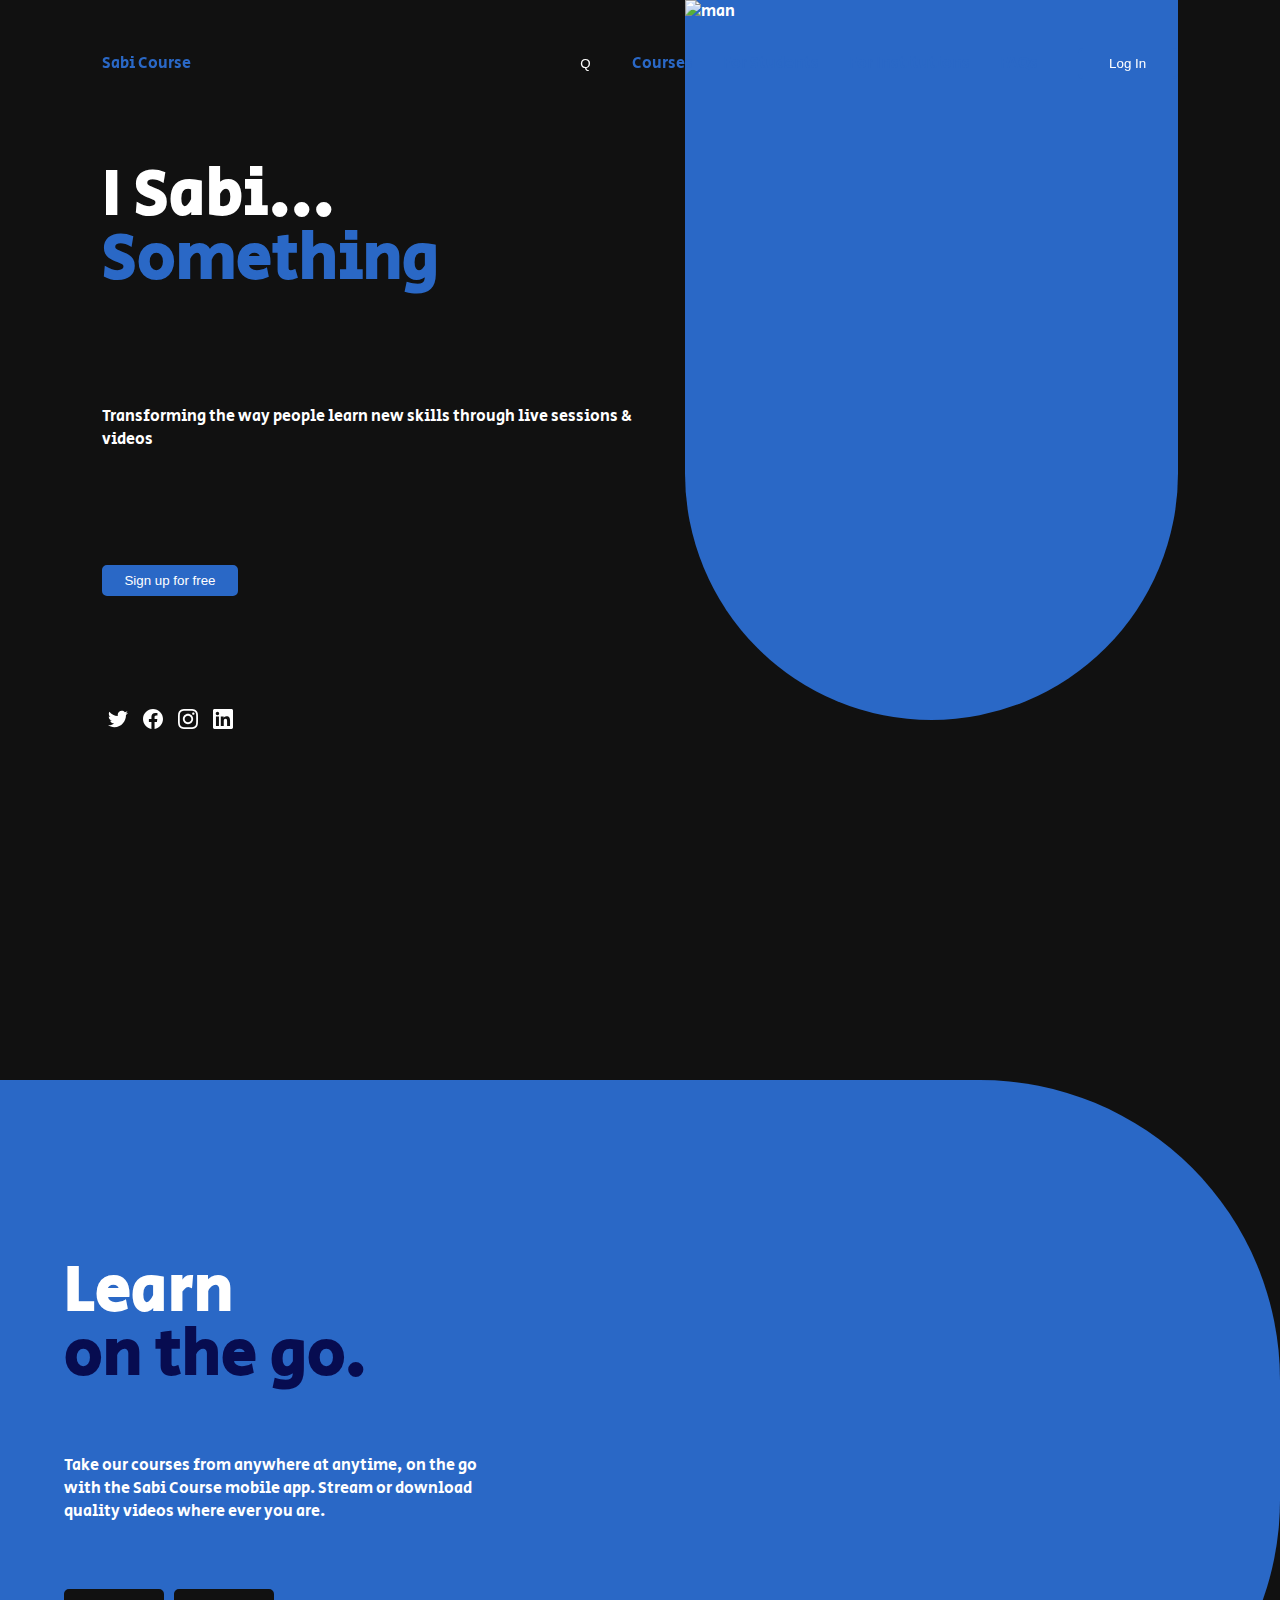
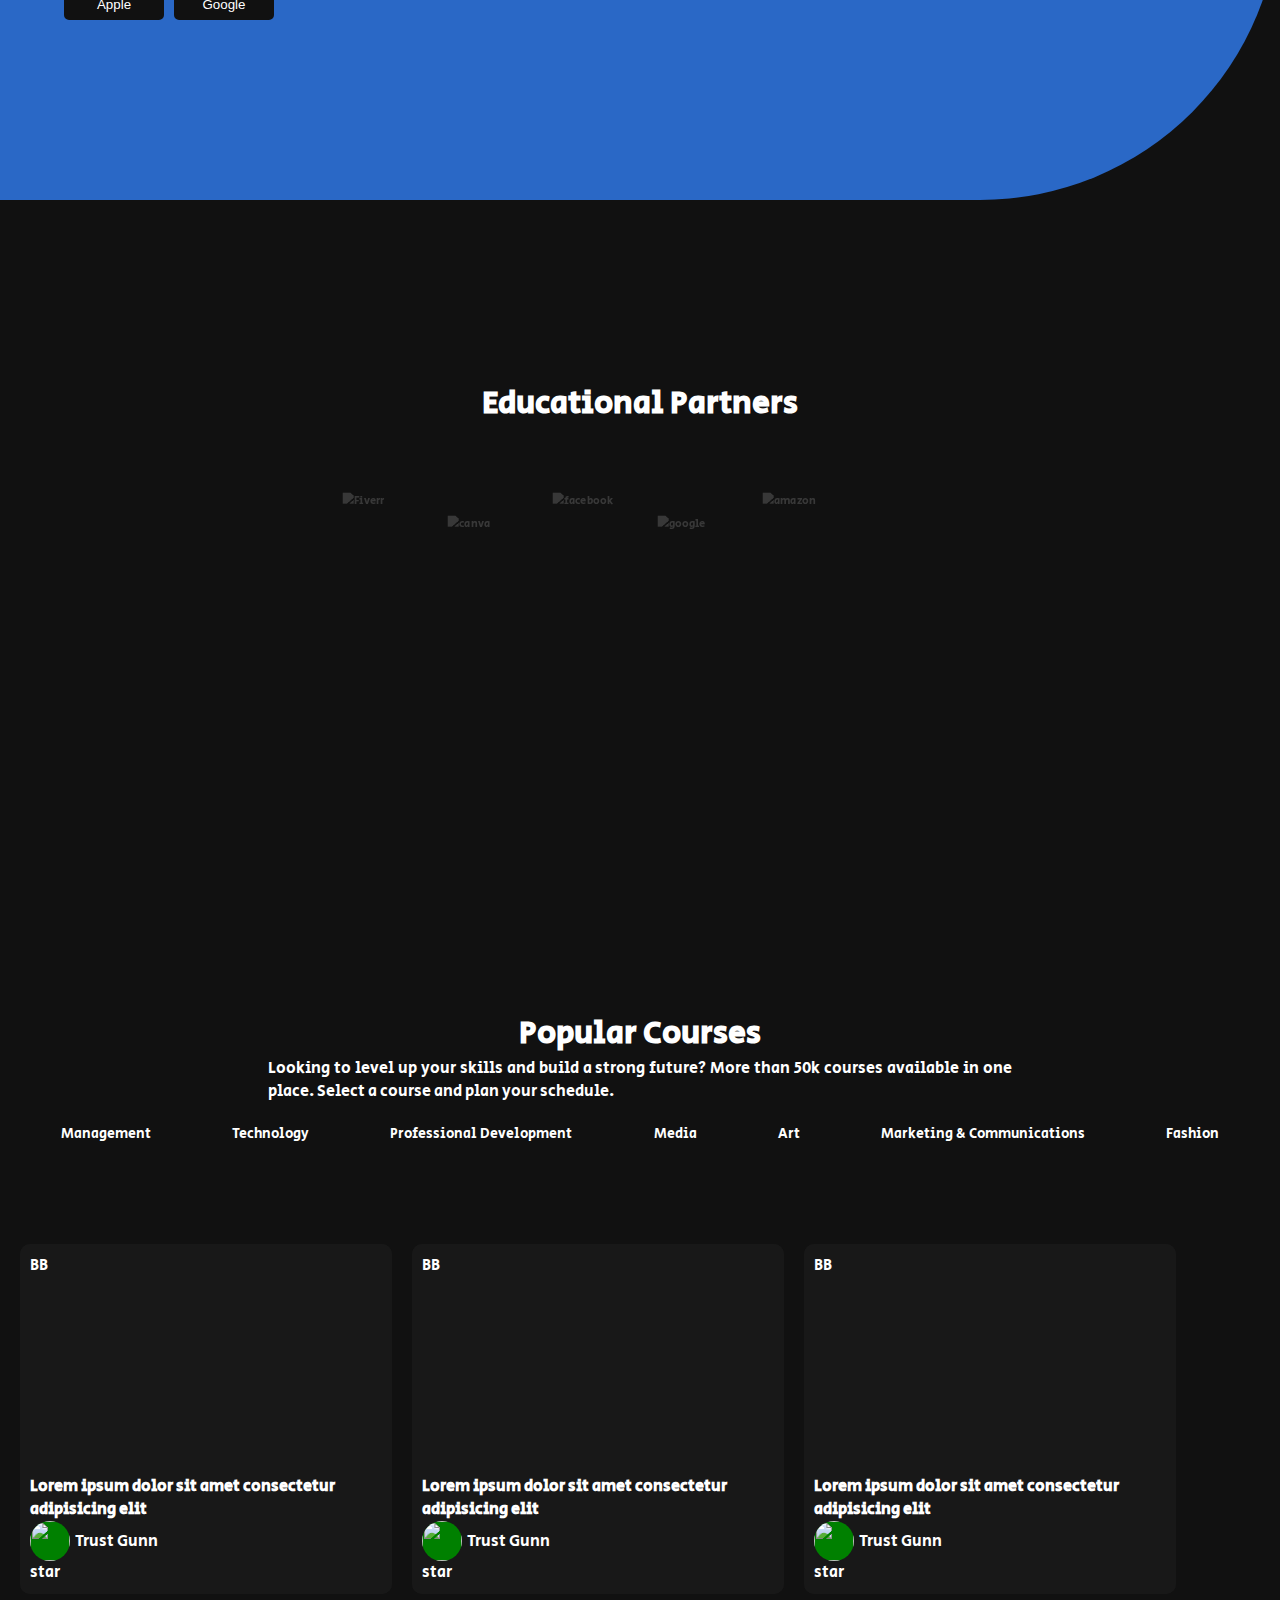
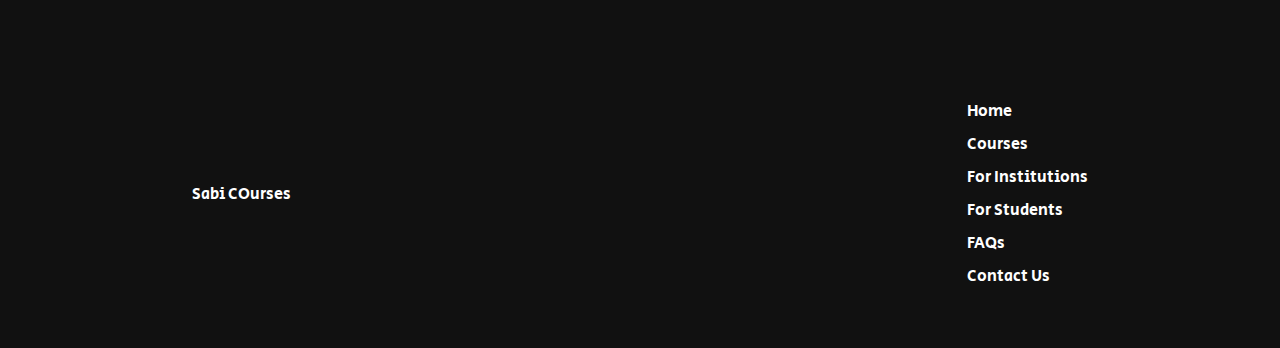
==== commit f03a64c2: "fix: navbar bugs" ====
--- a/index.html
+++ b/index.html
@@ -18,7 +18,7 @@
       <div class="logo navbar__logo">Sabi Course</div>
       <nav>
         <div class="navbar__search">
-          <input type="text" />
+          <input type="text" required />
           <button>Q</button>
         </div>
         <ul class="navbar__links">
--- a/style.css
+++ b/style.css
@@ -87,6 +87,8 @@
   padding: 0 8%;
   height: 14vh;
   z-index: 10;
+  -webkit-transition: 300ms;
+  transition: 300ms;
 }
 
 .navbar nav {
@@ -115,6 +117,8 @@
   background: none;
   border: 1px solid transparent;
   border-bottom: 1px solid #fff;
+  color: #fff;
+  outline: none;
 }
 
 .navbar__search button {
@@ -122,16 +126,22 @@
   z-index: 2;
   background: none;
   border: 1px solid transparent;
-}
-
-.navbar__search:hover input {
+  color: #fff;
+}
+
+.navbar__search:hover input, .navbar__search:focus-within input, .navbar__search input {
   -webkit-transform: translate(0);
           transform: translate(0);
 }
 
+.navbar__search:hover input:valid, .navbar__search:focus-within input:valid, .navbar__search input:valid {
+  -webkit-transform: translate(0);
+          transform: translate(0);
+}
+
 .navbar__search input {
-  -webkit-transform: translate(100%);
-          transform: translate(100%);
+  -webkit-transform: translate(120%);
+          transform: translate(120%);
 }
 
 .navbar__links {
@@ -143,9 +153,9 @@
   gap: 30px;
 }
 
-.navbar --small {
+.navbar--small {
   height: 8vh;
-  background-color: #777777;
+  background-color: #111;
 }
 
 .sect {
@@ -229,7 +239,7 @@
 }
 
 .hero__image {
-  background-color: aqua;
+  background-color: #2a68c6;
   height: 80vh;
   border-radius: 0 0 500px 500px;
   width: 50%;
@@ -651,7 +661,7 @@
   }
   .navbar --small {
     height: 8vh;
-    background-color: #777777;
+    background-color: #111;
   }
   .logo {
     width: 100px;
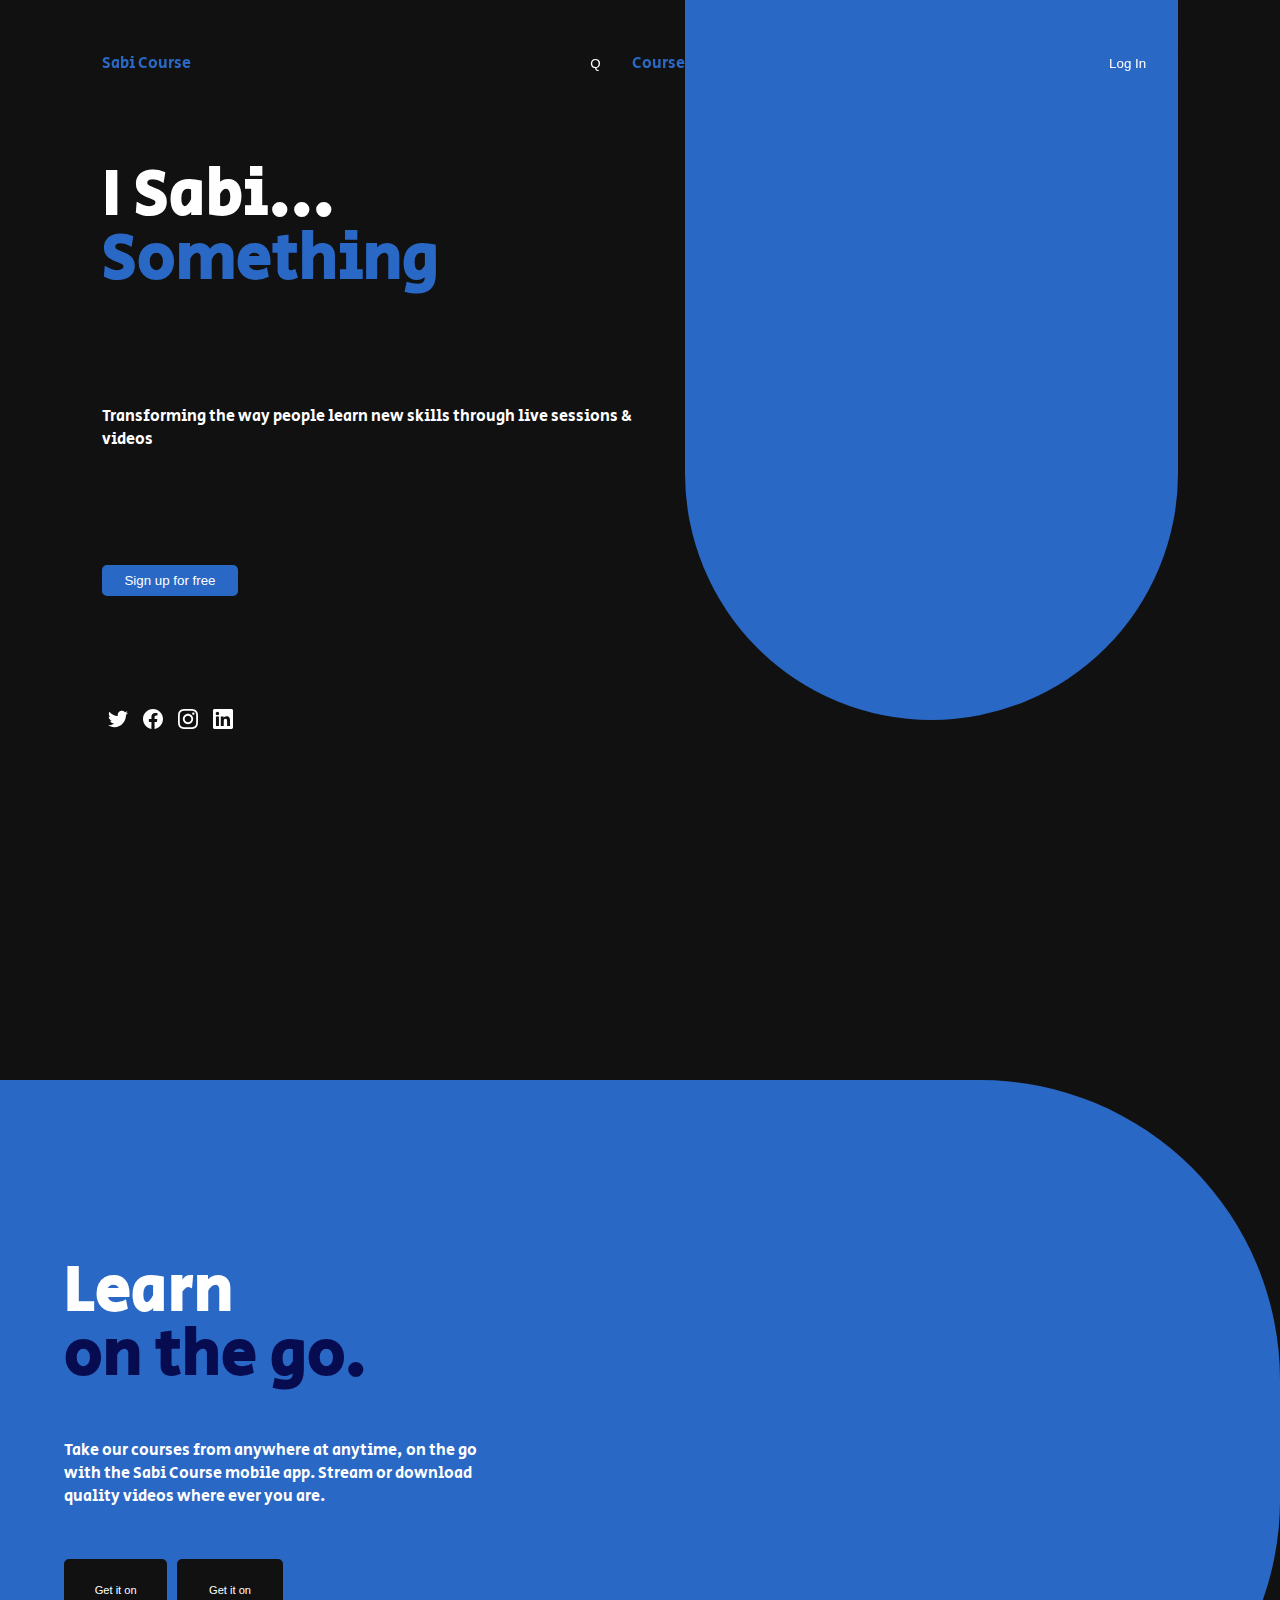
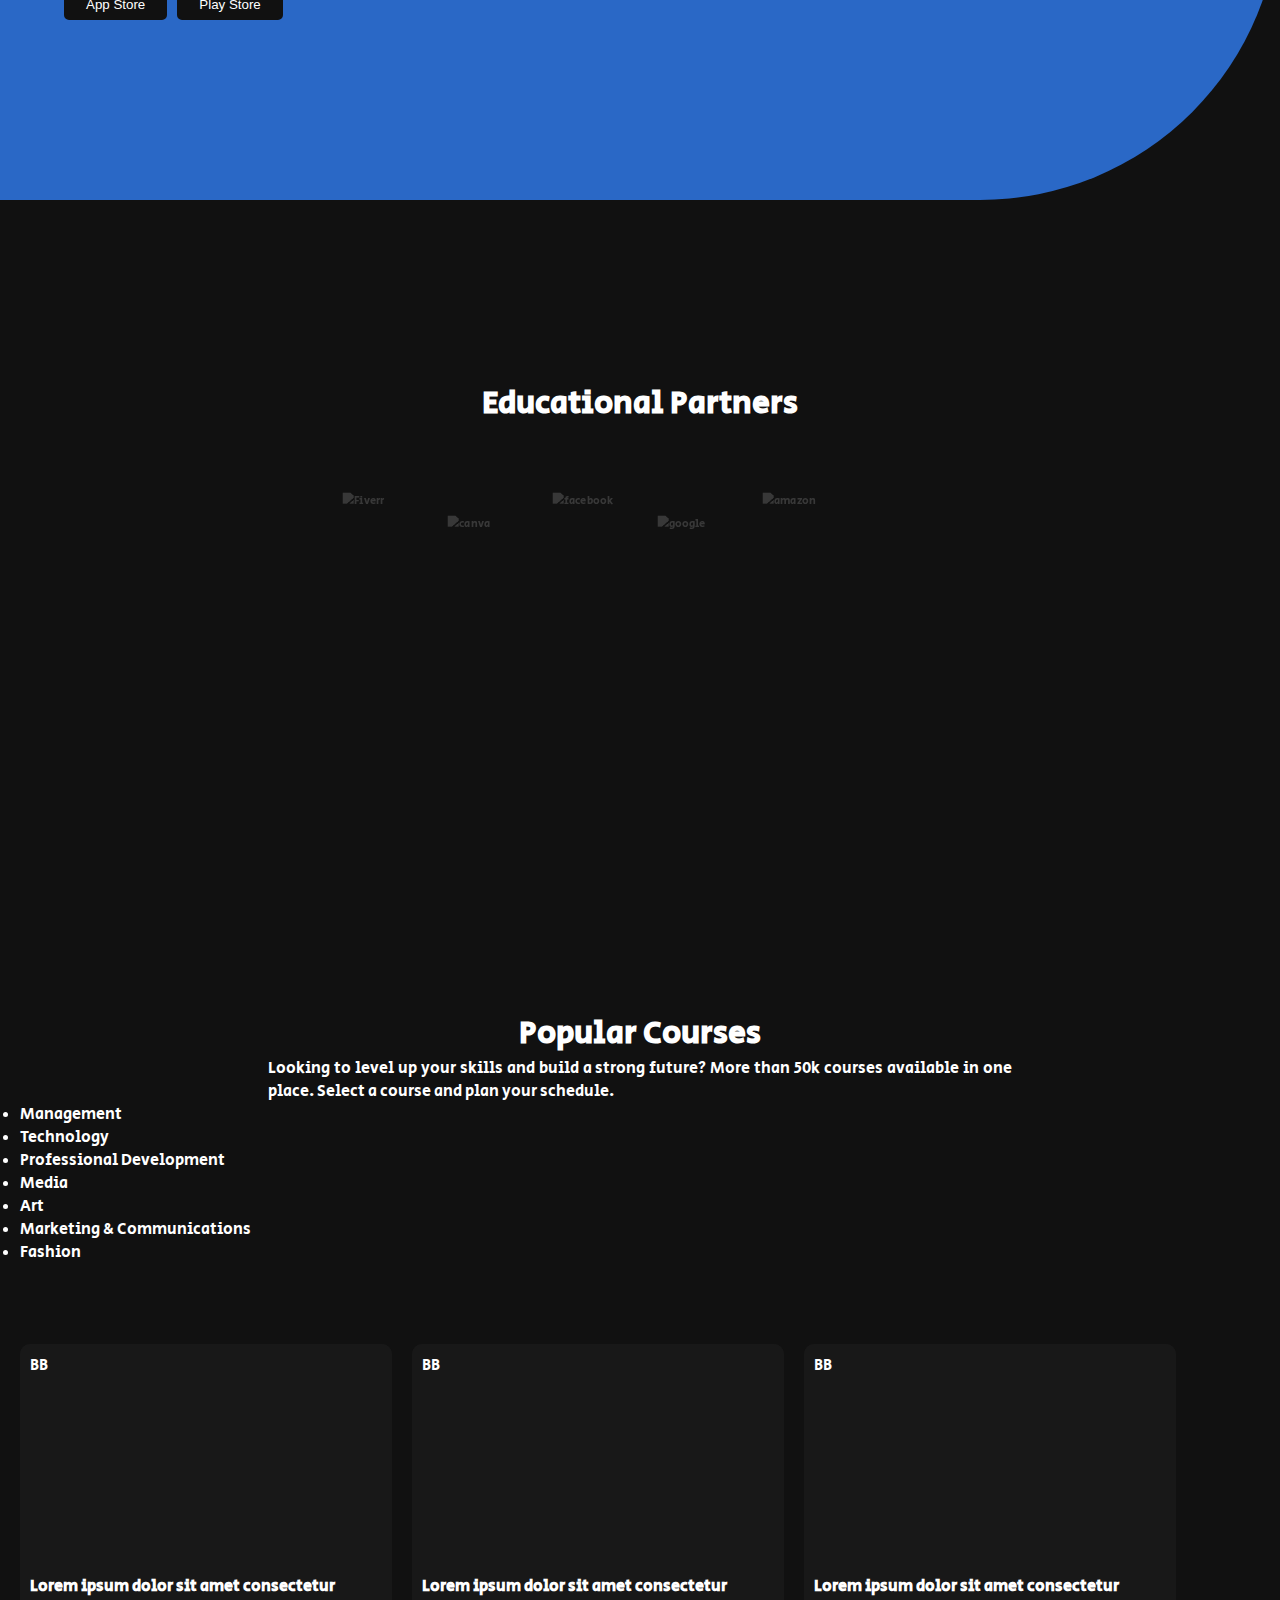
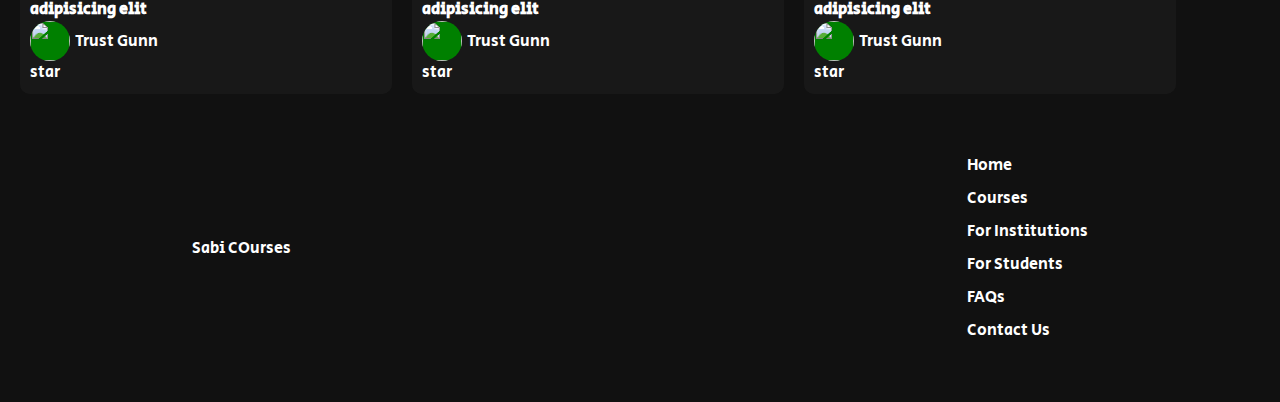
==== commit 25b0cb9b: "Update index.html" ====
--- a/index.html
+++ b/index.html
@@ -17,19 +17,22 @@
     <header class="navbar">
       <div class="logo navbar__logo">Sabi Course</div>
       <nav>
-        <div class="navbar__search">
-          <input type="text" required />
-          <button>Q</button>
-        </div>
+        
         <ul class="navbar__links">
-          <li class="navbar__link">Courses</li>
-          <li class="navbar__link">For Students</li>
-          <li class="navbar__link">For Institutions</li>
-          <li class="navbar__link">FAQs</li>
-        </ul>
+            <div class="navbar__search">
+              <input type="text" required />
+              <button>Q</button>
+            </div>
+            <li class="navbar__link">Courses</li>
+            <li class="navbar__link">For Students</li>
+            <li class="navbar__link">For Institutions</li>
+            <li class="navbar__link">FAQs</li>
+          </ul>
+          
+             
 
         <div class="navbar__btns">
-          <button class="btn navbar__btn">Log In</button>
+          <button href="https://sabicourse-web-build-ejgb2.ondigitalocean.app/#/ "class="btn navbar__btn">Log In</button>
         </div>
       </nav>
       <button class=" btn--trans navbar__ham">
@@ -116,7 +119,7 @@
           </div>
         </div>
         <div class="hero__image">
-          <img src="./img/img1.jpg" alt="man" />
+          <!-- <img class="hero__img_bg--right" src="./img/img1.jpg" alt="man" /> -->
         </div>
       </section>
       <section class="fl-row-c sect sect--prim">
@@ -131,12 +134,28 @@
             are.
           </p>
           <div class="sect__ctas">
-            <button class="btn btn--alt">Apple</button>
-            <button class="btn btn--alt">Google</button>
+            <button class="btn btn--alt">
+              <div class="btn__icon">
+                <img class="apple" src="./img/apple.svg" alt="">
+              </div>
+              <div class="btn__text">
+                <small>Get it on</small><br/> 
+                <p>App Store</p>
+              </div>
+            </button>
+            <button class="btn btn--alt">
+              <div class="btn__icon">
+                <img class="play" src="./img/Google_Play.svg" alt="">
+              </div>
+              <div class="btn__text">
+                <small>Get it on</small><br/> 
+                <p>Play Store</p>
+              </div>
+            </button>
           </div>
         </div>
         <div class="sect__image float--up">
-          <img src="./img/phone.png" alt="" class="sect__img_bg--right" />
+          <img src="./img/phoon.png" alt="" class="sect__img_bg--right" />
         </div>
       </section>
 
@@ -163,7 +182,7 @@
           </ul>
           <ul class="logos_list">
             <li class="logo--big">
-              <img src="./img/fiverr.png" alt="canva" class="logo__image" />
+              <img src="./img/canva.png" alt="canva" class="logo__image canva" />
             </li>
 
             <li class="logo--big">
@@ -180,7 +199,7 @@
           schedule.
         </p>
         <div>
-          <div class="nav">
+          <div class="subnav">
             <ul>
               <li>Management</li>
               <li>Technology</li>
@@ -258,6 +277,9 @@
         <li>Contact Us</li>
       </ul>
     </footer>
+    <!-- <div class="loader slide-out-top">
+      <h1 class="tracking-in-contract-bck">I Sabi</h1>
+    </div> -->
     <script src="main.js"></script>
   </body>
 </html>
